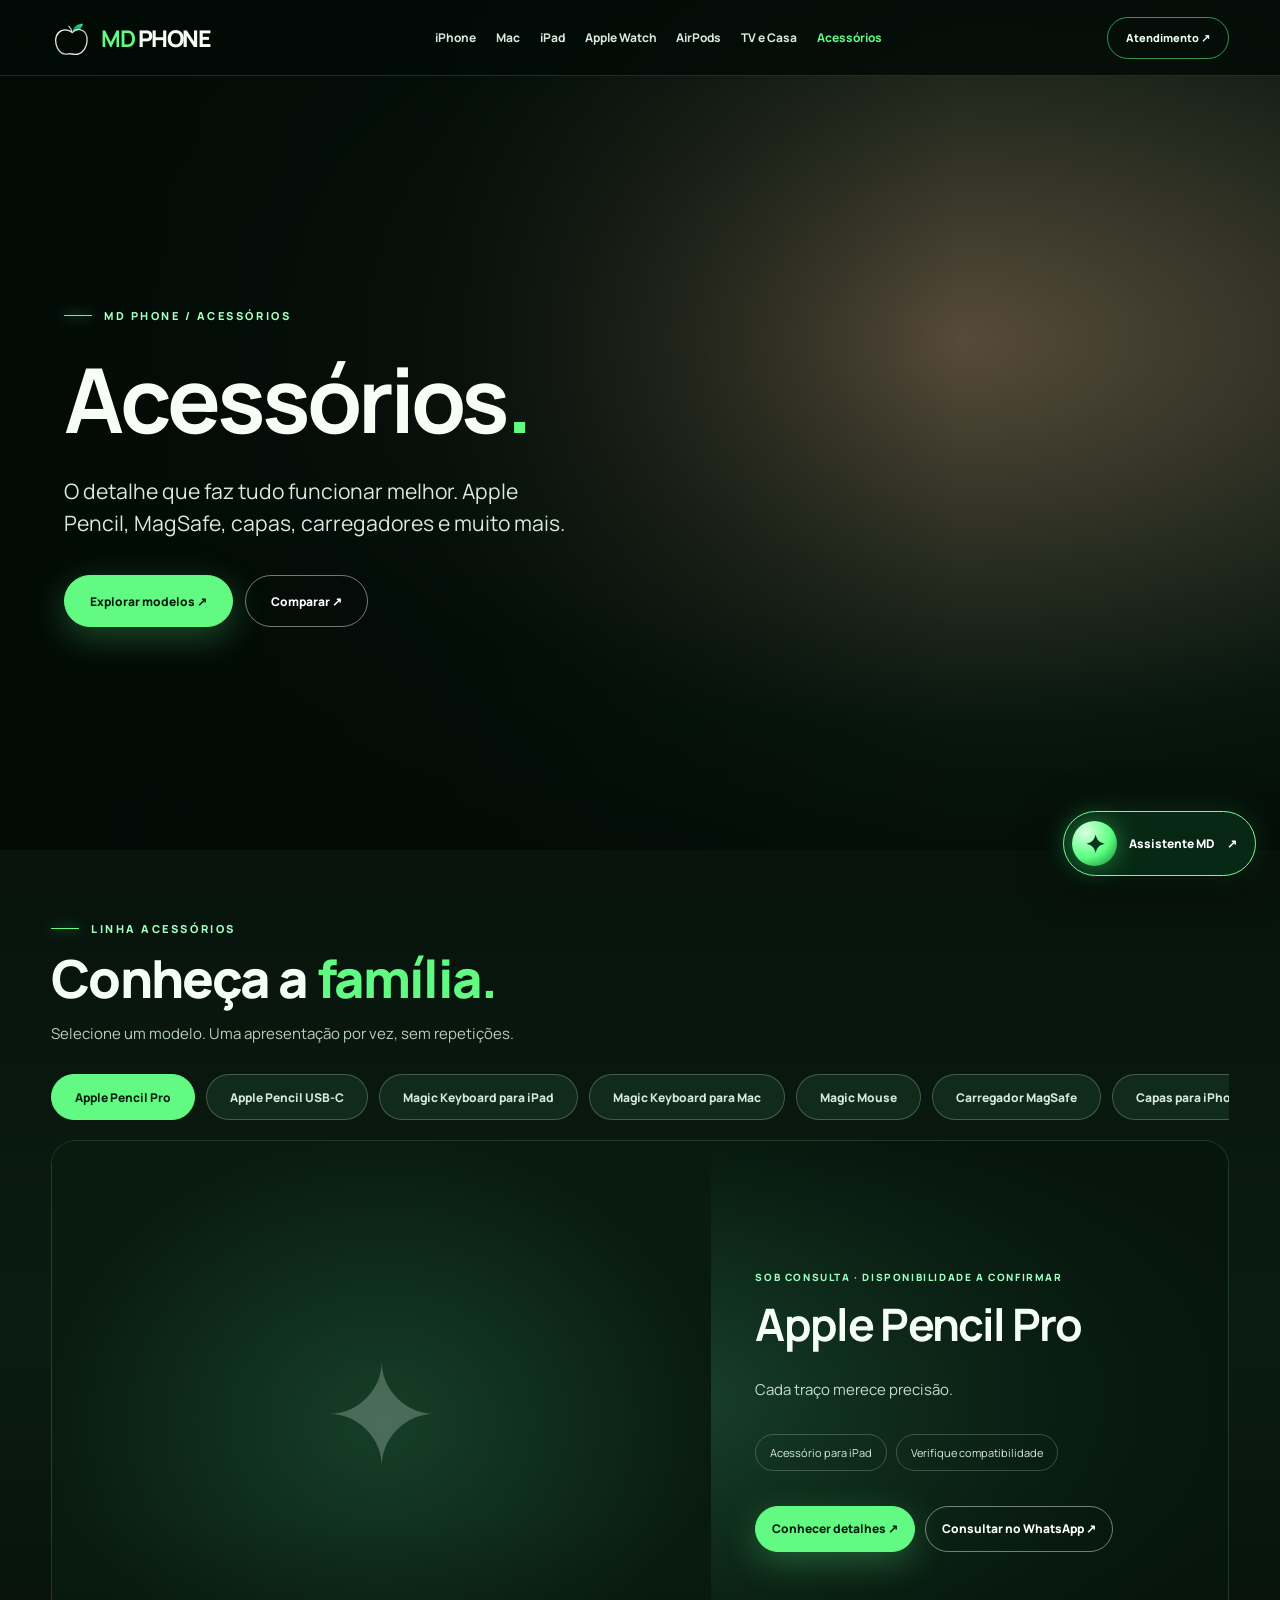
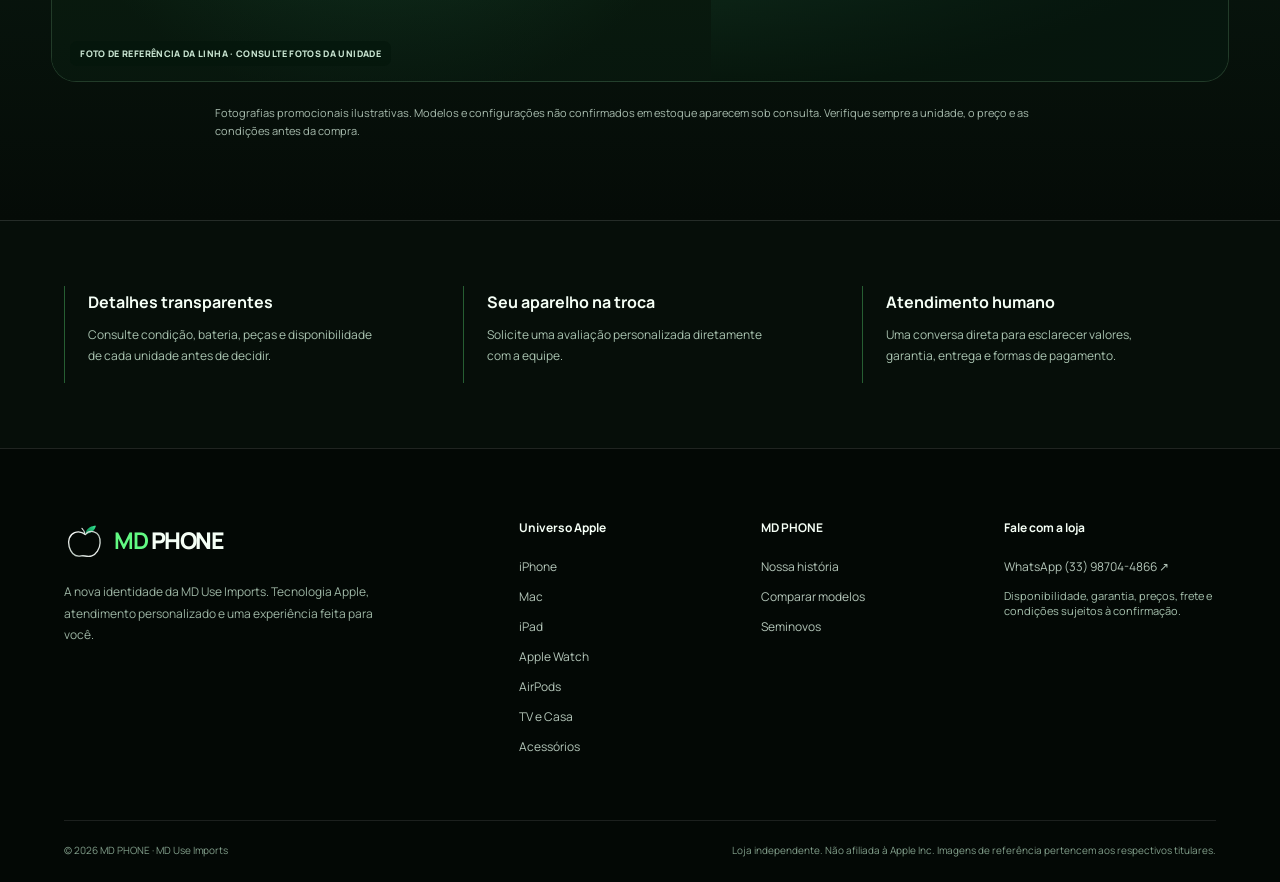
==== acessorios.html @ 71dd64e2 "Publicar MD Phone na organizacao MDUSEIMPORTS" ====
<!doctype html>
<html lang="pt-BR">
<head>
<meta charset="utf-8">
<meta name="viewport" content="width=device-width,initial-scale=1,viewport-fit=cover">
<meta name="theme-color" content="#050a07">
<meta name="color-scheme" content="dark">
<title>Acessórios Apple | MD PHONE</title>
<meta name="description" content="Acessórios Apple para iPhone, Mac, iPad e Watch.">
<meta property="og:type" content="website">
<meta property="og:locale" content="pt_BR">
<meta property="og:title" content="Acessórios Apple | MD PHONE">
<meta property="og:description" content="Acessórios Apple para iPhone, Mac, iPad e Watch.">
<link rel="icon" type="image/svg+xml" href="assets/md-phone-brand-mark.svg">
<link rel="preconnect" href="https://fonts.googleapis.com">
<link rel="preconnect" href="https://fonts.gstatic.com" crossorigin>
<link rel="preconnect" href="https://www.apple.com" crossorigin>
<link href="https://fonts.googleapis.com/css2?family=Manrope:wght@400;500;600;700;800;900&display=swap" rel="stylesheet">
<link rel="stylesheet" href="md-universe.css?v=20261119-1">
<script defer src="md-universe-data.js?v=20261119-1"></script>
<script defer src="md-universe-app.js?v=20261119-1"></script>
</head>
<body data-page="category" data-category="acessorios">
<div id="app"><main style="min-height:100vh;display:grid;place-items:center;color:#b4e5bd;background:#06140b;font:16px system-ui">Preparando a experiência MD PHONE...</main></div>
<noscript>Ative o JavaScript para navegar pelo catálogo. <a href="https://wa.me/5533987044866">Atendimento MD PHONE no WhatsApp</a>.</noscript>
</body></html>
---- md-universe.css ----
/* MD PHONE / UNIVERSE 2026 — estética imersiva original, inspirada em vitrines de tecnologia. */
:root{--bg:#050a07;--fg:#f5fff6;--green:#62fa83;--mint:#a5ffc0;--dim:#a3b9a8;--line:#ffffff25;--max:1530px;--font:Manrope,Inter,-apple-system,BlinkMacSystemFont,"Segoe UI",sans-serif}
*{box-sizing:border-box}html{scroll-behavior:smooth;scroll-padding-top:78px}body{margin:0;background:var(--bg);color:var(--fg);font-family:var(--font);-webkit-font-smoothing:antialiased;overflow-x:hidden}a{color:inherit;text-decoration:none}button,input,select,textarea{font:inherit}button{cursor:pointer}img{max-width:100%;display:block}button:focus-visible,a:focus-visible,input:focus-visible,select:focus-visible,textarea:focus-visible{outline:2px solid var(--green);outline-offset:4px}::selection{background:#62fa83;color:#07120a}
.skip{position:absolute;left:20px;top:-70px;z-index:200;padding:12px 20px;background:#b9ffcc;color:#05220c}.skip:focus{top:15px}
.site-head{position:fixed;z-index:80;inset:0 0 auto;height:76px;background:#030b08d9;border-bottom:1px solid #ffffff20;backdrop-filter:blur(24px);-webkit-backdrop-filter:blur(24px);transition:background .3s}
.head-inner{height:100%;width:min(100%,var(--max));margin:auto;display:flex;align-items:center;gap:35px;padding:0 clamp(20px,4vw,66px)}
.brand{display:flex;align-items:center;gap:8px;font-size:23px;font-weight:900;letter-spacing:-.065em;white-space:nowrap}.brand img{width:42px;height:42px;object-fit:contain}.brand b{color:var(--green)}
.site-nav{display:flex;align-items:center;justify-content:center;flex:1;gap:clamp(11px,1.55vw,24px)}.site-nav a{font-size:12px;font-weight:750;color:#d8e8db;transition:color .2s;white-space:nowrap}.site-nav a:hover,.site-nav a.active{color:var(--green)}
.head-actions{display:flex;align-items:center;gap:12px}.head-cta{display:inline-flex;align-items:center;justify-content:center;gap:13px;min-height:42px;border:1px solid #5bf88990;padding:10px 18px;border-radius:50px;font-size:11px;font-weight:900;color:#e9ffef;white-space:nowrap}.head-cta:hover{background:#62fa83;color:#031e0a}
.hamburger{display:none;background:none;border:0;color:#fff;padding:8px;font-size:25px;line-height:1}.mobile-menu{position:absolute;top:76px;left:0;right:0;background:#04140bdc;backdrop-filter:blur(20px);border-bottom:1px solid #ffffff30;padding:15px 24px 28px}.mobile-menu[hidden]{display:none}.mobile-menu a{display:block;padding:12px 0;font-size:17px;font-weight:750;border-bottom:1px solid #ffffff18}
main{min-height:60vh}.hero{height:min(900px,100svh);min-height:690px;position:relative;isolation:isolate;overflow:hidden;background:#050907}.hero-slide{position:absolute;inset:0;opacity:0;visibility:hidden;transition:opacity 1.2s ease;isolation:isolate}.hero-slide.active{opacity:1;visibility:visible}.hero-slide:before{content:"";position:absolute;inset:0;z-index:1;background:linear-gradient(90deg,#030a07 0%,#06110b 28%,#06120a99 48%,#07140c33 70%,#06100b18 100%)}.hero-slide:after{content:"";position:absolute;z-index:-1;inset:-15%;background:radial-gradient(ellipse at 75% 48%,var(--glow,#155d32),transparent 58%);filter:blur(48px);opacity:.9;animation:breathing 9s ease-in-out infinite alternate}
@keyframes breathing{from{transform:scale(.92);opacity:.55}to{transform:scale(1.12);opacity:.95}}
.hero-media{position:absolute;z-index:0;inset:0 0 0 35%;overflow:hidden}.hero-media img{width:100%;height:100%;object-fit:contain;object-position:center;transform:scale(1.12);transition:transform 9s ease;filter:drop-shadow(0 30px 55px #0008)}.hero-slide.active .hero-media img{transform:scale(1.27)}.hero-media.photo-dark img{mix-blend-mode:screen}.hero-media.photo-light{background:#f0f0f0}.hero-media.photo-light img{mix-blend-mode:multiply}.hero-media.photo-light:after{content:"";position:absolute;inset:0;background:linear-gradient(90deg,#061009 0%,transparent 45%)}
.hero-inner{position:relative;z-index:3;width:min(100%,var(--max));height:100%;margin:auto;display:flex;align-items:center;padding:105px clamp(22px,5vw,80px) 75px}.hero-content{width:min(49%,680px);position:relative}.kicker{display:inline-flex;align-items:center;gap:12px;color:var(--mint);font-size:11px;font-weight:850;letter-spacing:.23em;text-transform:uppercase}.kicker:before{content:"";width:28px;height:1px;background:var(--green);box-shadow:0 0 12px var(--green)}.hero h1{font-size:clamp(66px,7.9vw,128px);line-height:.96;letter-spacing:-.09em;font-weight:900;margin:24px 0 26px;text-wrap:balance}.hero h1 em,.category-hero h1 em,.section-heading em,.product-title em{font-style:normal;color:var(--green)}.hero-desc{max-width:490px;color:#d0e2d3;font-size:clamp(15px,1.4vw,20px);line-height:1.72;margin:0 0 33px}.action-row{display:flex;gap:12px;align-items:center;flex-wrap:wrap}.btn{min-height:52px;padding:15px 25px;display:inline-flex;justify-content:center;align-items:center;gap:18px;border-radius:99px;border:1px solid #ffffff70;background:transparent;color:#fff;font-weight:850;font-size:12px;white-space:nowrap;transition:transform .25s,background .25s,color .25s}.btn:hover{transform:translateY(-2px)}.btn.primary{background:var(--green);color:#031d0b;border-color:var(--green);box-shadow:0 10px 35px #62fa8344}.btn.secondary:hover{background:#ffffff1a}.hero-foot{position:absolute;z-index:5;left:clamp(22px,5vw,80px);bottom:39px;color:#c4d5c7;font-size:10px;letter-spacing:.16em;font-weight:750;display:flex;gap:13px;align-items:center}.hero-foot span{height:1px;width:35px;background:#8ab99a}
.hero-timeline{position:absolute;z-index:7;right:clamp(20px,4vw,70px);bottom:42px;display:flex;gap:8px;align-items:center}.timeline-item{height:2px;width:28px;background:#ffffff55;overflow:hidden}.timeline-item.active{width:56px;background:#ffffff33}.timeline-item.active:before{content:"";display:block;height:100%;width:100%;background:var(--green);transform-origin:left;animation:timeline 7s linear forwards}@keyframes timeline{from{transform:scaleX(0)}to{transform:scaleX(1)}}.hero-label{position:absolute;right:45px;top:120px;z-index:4;color:#ffffff8a;font-size:10px;letter-spacing:.18em;writing-mode:vertical-rl}
.marquee{border-block:1px solid #ffffff17;background:#07160c;overflow:hidden;padding:17px 0}.marquee-track{display:flex;width:max-content;gap:55px;animation:marquee 38s linear infinite}.marquee-track span{font-size:11px;letter-spacing:.18em;font-weight:800;color:#a7c7ae;white-space:nowrap}.marquee-track b{color:var(--green);font-size:13px;margin-right:15px}@keyframes marquee{to{transform:translateX(-50%)}}
.section{padding:clamp(75px,9vw,145px) clamp(18px,4vw,64px)}.section-inner{width:min(100%,var(--max));margin:auto}.section-top{display:flex;justify-content:space-between;align-items:flex-end;gap:20px;margin-bottom:43px}.section-heading{font-size:clamp(43px,5.6vw,84px);font-weight:900;letter-spacing:-.085em;line-height:1.02;margin:16px 0 0;max-width:900px}.section-sub{font-size:14px;color:#b7cebd;line-height:1.7;max-width:360px;margin:0}.text-link{display:inline-flex;align-items:center;gap:14px;color:#adffc0;font-weight:850;font-size:12px;white-space:nowrap}
.universe{background:linear-gradient(180deg,#07140b,#061009)}.category-grid{display:grid;grid-template-columns:repeat(12,minmax(0,1fr));gap:16px}.category-tile{position:relative;isolation:isolate;min-height:340px;overflow:hidden;border:1px solid #ffffff1d;border-radius:18px;background:radial-gradient(ellipse at 75% 30%,var(--tile-glow,#275e37),#08150d 65%);transition:transform .45s,border-color .45s;display:flex;align-items:flex-end}.category-tile:hover{transform:translateY(-5px);border-color:#8cffa270}.category-tile:nth-child(1),.category-tile:nth-child(2){grid-column:span 6;min-height:470px}.category-tile:nth-child(n+3){grid-column:span 4}.category-tile:nth-child(7){grid-column:span 12;min-height:340px}.tile-visual{position:absolute;z-index:-1;inset:0;display:flex;align-items:center;justify-content:flex-end}.tile-visual img{height:100%;width:100%;object-fit:cover;object-position:center;opacity:.9;transform:scale(1.04);transition:transform .8s;mix-blend-mode:screen}.category-tile:hover img{transform:scale(1.14)}.tile-visual:after{content:"";position:absolute;inset:0;background:linear-gradient(0deg,#040d08 0%,#040d08c0 26%,transparent 75%)}.category-tile .tile-content{position:relative;z-index:2;padding:30px;width:100%}.tile-eyebrow{font-size:9px;letter-spacing:.2em;color:#b7f6c7;font-weight:900}.tile-content h3{font-size:clamp(28px,3.2vw,50px);letter-spacing:-.07em;margin:8px 0}.tile-content p{font-size:12px;color:#c7ddce;margin:0 0 18px;max-width:340px;line-height:1.55}.tile-arrow{display:grid;place-items:center;border:1px solid #b9f4c080;width:36px;height:36px;border-radius:50%;font-size:19px}.tile-visual .tile-fallback{position:absolute;right:10%;top:15%;font-size:clamp(100px,15vw,210px);opacity:.22;color:#fff;filter:drop-shadow(0 0 40px #d7ffe4)}
.immersive-strip{position:relative;min-height:620px;display:flex;align-items:center;overflow:hidden;background:radial-gradient(ellipse at 65% 40%,#2b7352,#092319 50%,#041009 90%)}.immersive-strip .strip-copy{position:relative;z-index:2;width:min(50%,600px);margin-left:max(5vw,calc((100vw - var(--max))/2 + 70px));padding:90px 20px 90px 0}.immersive-strip h2{font-size:clamp(49px,6.5vw,92px);line-height:.99;letter-spacing:-.08em;margin:20px 0}.immersive-strip p{color:#c7e1d0;line-height:1.7;max-width:450px;font-size:15px}.strip-photo{position:absolute;inset:0 0 0 40%;overflow:hidden}.strip-photo img{width:100%;height:100%;object-fit:cover;object-position:center;mix-blend-mode:screen}.strip-photo:after{content:"";position:absolute;inset:0;background:linear-gradient(90deg,#0a2519,transparent 40%)}
.trust-strip{padding:65px 5vw;background:#060e09;border-top:1px solid #ffffff20}.trust-items{width:min(100%,var(--max));margin:auto;display:grid;grid-template-columns:repeat(3,1fr);gap:45px}.trust-item{border-left:1px solid #65ff8555;padding:5px 0 5px 23px}.trust-item strong{display:block;font-size:16px}.trust-item p{font-size:12px;color:#a9c3b0;line-height:1.7;max-width:290px}
.category-hero{min-height:740px;height:min(850px,95svh);padding-top:76px;position:relative;isolation:isolate;overflow:hidden;background:radial-gradient(ellipse at 75% 40%,var(--hero-glow,#215b38),#07160e 54%,#020704 90%);display:flex;align-items:center}.category-hero:after{content:"";position:absolute;inset:0;z-index:0;background:linear-gradient(90deg,#030b07 0%,#030b07c9 35%,transparent 75%)}.category-hero .category-photo{position:absolute;z-index:-1;inset:0 0 0 35%;overflow:hidden}.category-hero .category-photo img{height:100%;width:100%;object-fit:contain;object-position:center;transform:scale(1.25);filter:drop-shadow(0 30px 60px #0008)}.category-hero .category-photo.photo-dark img{mix-blend-mode:screen}.category-hero .category-photo.photo-light img{mix-blend-mode:multiply}.category-copy{width:min(100%,var(--max));margin:auto;position:relative;z-index:2;padding:80px clamp(22px,5vw,80px)}.category-copy h1{font-size:clamp(72px,9vw,145px);line-height:.92;letter-spacing:-.09em;margin:24px 0}.category-copy p{font-size:clamp(17px,1.65vw,23px);color:#d7ebdb;max-width:510px;line-height:1.55}.category-copy .action-row{margin-top:35px}
.model-section{background:linear-gradient(180deg,#07130c,#0a1d12 50%,#050b07)}.model-intro{margin-bottom:45px}.model-rail{display:flex;gap:11px;overflow:auto;scrollbar-width:none;overscroll-behavior-x:contain;padding:5px 1px 20px;scroll-snap-type:x proximity}.model-rail::-webkit-scrollbar{display:none}.model-tab{white-space:nowrap;border:1px solid #ffffff3a;border-radius:99px;background:#102b1a;color:#d7e8db;padding:13px 23px;font-size:12px;font-weight:800;scroll-snap-align:start;min-height:46px}.model-tab[aria-selected="true"]{background:var(--green);color:#04200c;border-color:var(--green)}
.model-stage{position:relative;display:grid;grid-template-columns:1.15fr .85fr;min-height:640px;overflow:hidden;border-radius:22px;border:1px solid #ffffff25;background:radial-gradient(ellipse at 36% 40%,var(--model-glow,#2a6550),#0a1c13 60%,#07110a)}.model-art{position:relative;min-height:640px;overflow:hidden}.model-art img{position:absolute;inset:0;width:100%;height:100%;object-fit:contain;object-position:center;transform:scale(1.28);filter:drop-shadow(0 28px 55px #000a);transition:transform .6s}.model-art:hover img{transform:scale(1.36)}.model-art:after{content:"";position:absolute;inset:0;background:linear-gradient(0deg,#06120d70,transparent 30%);pointer-events:none}.model-art-label{position:absolute;z-index:2;left:27px;bottom:25px;color:#c0d6c5;font-size:9px;letter-spacing:.14em;font-weight:850}
.model-info{position:relative;z-index:3;padding:clamp(35px,5vw,80px);display:flex;flex-direction:column;justify-content:center;background:linear-gradient(90deg,#07130c33,#07130cdd)}.model-info h3{font-size:clamp(42px,5vw,77px);letter-spacing:-.085em;line-height:1.03;margin:15px 0}.model-info p{color:#c6dacb;font-size:15px;line-height:1.7;max-width:460px}.model-specs{display:flex;flex-wrap:wrap;gap:9px;margin:17px 0 23px}.spec-pill{border:1px solid #ffffff35;border-radius:99px;color:#d9ebde;padding:10px 14px;font-size:11px}.model-actions{display:flex;gap:12px;flex-wrap:wrap}.stock-label{font-size:10px;letter-spacing:.16em;color:#9dffc0;font-weight:850}.small-note{color:#a8bcae;font-size:11px;line-height:1.65;max-width:850px;margin:22px auto 0}
.product-hero{min-height:760px;display:grid;grid-template-columns:1fr 1fr;align-items:center;padding:120px max(4vw,calc((100vw - var(--max))/2 + 60px)) 80px;background:radial-gradient(ellipse at 32% 48%,var(--prod-glow,#235a3d),#07160d 58%,#030a06);gap:45px}.product-photo{min-height:580px;position:relative;overflow:hidden;display:flex;align-items:center;justify-content:center}.product-photo img{position:absolute;inset:0;width:100%;height:100%;object-fit:contain;transform:scale(1.2);filter:drop-shadow(0 25px 55px #0008)}.product-photo:after{content:"";position:absolute;inset:0;pointer-events:none;border:1px solid #ffffff14;border-radius:20px}.product-copy h1{font-size:clamp(53px,6vw,95px);line-height:1.02;letter-spacing:-.085em;margin:18px 0}.product-copy>p{font-size:17px;color:#c1d6c6;line-height:1.65;max-width:500px}.variant-list{display:flex;flex-wrap:wrap;gap:10px;margin:22px 0}.variant-list button{border:1px solid #ffffff45;border-radius:50px;padding:12px 17px;background:#102b1a;color:#fff;font-size:12px}.variant-list button.active{background:var(--green);color:#03220b;border-color:var(--green)}.product-details{display:grid;gap:13px;margin:25px 0 30px}.product-details>div{border-bottom:1px solid #ffffff1c;padding-bottom:12px;color:#bdd1c1;font-size:13px}.product-details b{color:#fff}.disclosure{background:#0b2115;border:1px solid #ffffff23;border-radius:15px;padding:17px 21px;color:#c4d9ca;font-size:12px;line-height:1.7;max-width:700px}.disclosure strong{color:#fff}
.compare{background:#07120b;padding-top:155px;min-height:85vh}.compare-toolbar{display:flex;gap:14px;flex-wrap:wrap;margin:28px 0 35px}.compare-toolbar select{min-width:250px;flex:1;background:#102719;color:#fff;border:1px solid #ffffff35;border-radius:12px;padding:14px}.compare-table{display:grid;grid-template-columns:repeat(2,minmax(0,1fr));gap:20px}.compare-col{padding:32px;border-radius:18px;background:linear-gradient(145deg,#0c2a18,#07150c);border:1px solid #ffffff22}.compare-col h3{font-size:clamp(24px,3vw,45px);letter-spacing:-.06em;margin:15px 0}.compare-col p{font-size:13px;color:#c1d5c7;line-height:1.7}.compare-row{border-top:1px solid #ffffff25;padding:17px 0;font-size:12px;color:#c9dccc}
.story{background:radial-gradient(ellipse at 70% 40%,#21553a,#07130b 65%);min-height:500px;padding:110px 6vw;display:grid;grid-template-columns:1fr 1fr;align-items:center;gap:45px}.story h2{font-size:clamp(43px,5vw,76px);line-height:1.05;letter-spacing:-.08em;margin:17px 0}.story p{max-width:620px;font-size:15px;line-height:1.8;color:#c0d5c6}.story-logo{display:flex;align-items:center;justify-content:center}.story-logo img{width:min(50%,300px);filter:drop-shadow(0 0 75px #55ff7b88)}
.footer{padding:70px 5vw 25px;background:#030805;border-top:1px solid #ffffff1d}.footer-inner{width:min(100%,var(--max));margin:auto;display:grid;grid-template-columns:2fr repeat(3,1fr);gap:30px}.footer .brand{margin-bottom:20px}.footer p{font-size:12px;line-height:1.8;color:#9db5a4;max-width:330px}.footer h4{font-size:12px;margin:0 0 22px}.footer-links{display:flex;flex-direction:column;gap:13px}.footer-links a{font-size:12px;color:#b5c7ba}.footer-links a:hover{color:var(--green)}.footer-base{width:min(100%,var(--max));margin:65px auto 0;padding-top:22px;border-top:1px solid #ffffff19;color:#829f8b;font-size:10px;display:flex;justify-content:space-between;gap:20px}
.concierge{position:fixed;z-index:70;right:24px;bottom:24px;border:1px solid #6eff91;border-radius:99px;padding:9px 18px 9px 8px;display:flex;align-items:center;gap:12px;color:#fff;background:#082a16f0;box-shadow:0 9px 45px #000b,0 0 28px #4cff6e33;font-size:12px;font-weight:850}.concierge-orb{height:45px;width:45px;border-radius:50%;display:grid;place-items:center;background:radial-gradient(circle at 30% 25%,#dcffe2,#5bff81 55%,#12802d);color:#06351b;font-size:24px;box-shadow:0 0 25px #4aff7c6b}.dialog{border:1px solid #529568;border-radius:23px;background:#071a0e;color:#fff;padding:35px;width:min(610px,calc(100vw - 22px));max-height:min(92svh,920px);overflow:auto;box-shadow:0 25px 90px #000e}.dialog::backdrop{background:#000c;backdrop-filter:blur(9px)}.dialog-close{position:absolute;right:18px;top:14px;width:40px;height:40px;border-radius:50%;background:#102e1a;border:1px solid #3e7050;color:#fff;font-size:24px}.dialog h2{font-size:clamp(30px,4vw,43px);letter-spacing:-.07em;margin:14px 0}.dialog>p{font-size:13px;line-height:1.7;color:#c0d9c8}.dialog form{display:grid;grid-template-columns:repeat(2,minmax(0,1fr));gap:14px;margin-top:25px}.dialog label{font-size:12px;font-weight:700;display:flex;flex-direction:column;gap:8px;color:#d7ebdb}.dialog label.full{grid-column:1/-1}.dialog input,.dialog textarea,.dialog select{width:100%;background:#102d1b;color:#fff;border:1px solid #ffffff30;border-radius:10px;min-height:45px;padding:12px;font-size:13px}.dialog textarea{resize:vertical}.dialog input::placeholder,.dialog textarea::placeholder{color:#86a996}.dialog .dialog-submit{grid-column:1/-1}.dialog small{grid-column:1/-1;color:#98b9a4;font-size:10px;line-height:1.6}.dialog .consent{grid-column:1/-1;display:flex;flex-direction:row;align-items:flex-start;gap:9px;font-size:11px;line-height:1.6}.dialog .consent input{width:17px;height:17px;min-height:0;flex:none;accent-color:var(--green)}.dialog-choice{grid-column:1/-1;padding:15px;background:#12371f;border-radius:12px;font-size:12px;font-weight:850}
.reveal{opacity:1;transform:none;transition:opacity .7s ease,transform .7s ease}.reveal.in{opacity:1;transform:translateY(0)}
@media(max-width:1150px){.site-nav{gap:12px}.site-nav a{font-size:11px}.head-inner{gap:20px}.category-tile:nth-child(1),.category-tile:nth-child(2){min-height:410px}.category-tile:nth-child(n+3){min-height:310px}.hero h1{font-size:clamp(65px,8vw,100px)}.model-stage{min-height:560px}.model-art{min-height:560px}}
@media(max-width:950px){.site-nav{display:none}.hamburger{display:block}.head-inner{justify-content:space-between}.hero-content{width:56%}.hero-media{inset:0 0 0 28%}.category-tile:nth-child(1),.category-tile:nth-child(2){grid-column:span 6}.category-tile:nth-child(n+3){grid-column:span 6}.category-tile:nth-child(7){grid-column:span 12}.footer-inner{grid-template-columns:2fr 1fr 1fr}.footer-inner>div:last-child{grid-column:1/-1}.model-info{padding:30px}.model-info h3{font-size:48px}}
@media(max-width:700px){.site-head{height:65px}.head-inner{padding:0 18px}.brand{font-size:21px}.brand img{width:38px;height:38px}.head-cta{display:none}.mobile-menu{top:65px}.hero{min-height:810px;height:100svh;max-height:930px}.hero-slide:before{background:linear-gradient(180deg,#030a07 0%,#030a07d0 29%,#06100b45 50%,#06100b25 78%,#030a07 100%)}.hero-inner{align-items:flex-start;padding:118px 24px 60px}.hero-content{width:100%}.hero h1{font-size:clamp(61px,14vw,86px);max-width:570px;margin:17px 0}.hero-desc{font-size:14px;line-height:1.6;max-width:360px;margin-bottom:24px}.hero-media{inset:39% -22% 0 -22%}.hero-media img{transform:scale(1.15)}.hero-slide.active .hero-media img{transform:scale(1.24)}.hero-label{display:none}.hero-foot{left:23px;bottom:32px;font-size:9px}.hero-timeline{right:22px;bottom:32px}.timeline-item{width:17px}.timeline-item.active{width:30px}.action-row .btn{min-height:46px;padding:12px 18px;font-size:11px}.section{padding:75px 17px}.section-top{display:block;margin-bottom:28px}.section-sub{margin-top:17px}.section-heading{font-size:clamp(41px,10vw,62px)}.category-grid{gap:12px}.category-tile:nth-child(n){grid-column:span 12;min-height:350px}.category-tile:nth-child(7){min-height:300px}.category-tile .tile-content{padding:25px}.tile-content h3{font-size:40px}.tile-visual img{object-position:center}.immersive-strip{min-height:740px;align-items:flex-start}.immersive-strip .strip-copy{width:100%;margin:0;padding:82px 24px;max-width:600px}.immersive-strip h2{font-size:clamp(50px,12vw,75px)}.strip-photo{inset:40% -25% 0 -20%}.strip-photo:after{background:linear-gradient(180deg,#0a2519,transparent 50%)}.trust-items{grid-template-columns:1fr;gap:22px}.trust-strip{padding:45px 25px}.category-hero{min-height:760px;height:100svh;max-height:900px;align-items:flex-start}.category-hero:after{background:linear-gradient(180deg,#030b07 0%,#030b07e5 31%,#030b0770 54%,transparent 90%)}.category-hero .category-photo{inset:38% -25% 0 -25%}.category-copy{padding:125px 24px 60px}.category-copy h1{font-size:clamp(70px,15vw,112px);margin:18px 0}.category-copy p{font-size:15px;max-width:390px}.model-stage{grid-template-columns:1fr;min-height:0}.model-art{min-height:440px;height:440px}.model-art img{transform:scale(1.26)}.model-info{padding:26px 24px 35px}.model-info h3{font-size:45px}.model-info p{font-size:13px}.model-specs{margin:12px 0 19px}.product-hero{grid-template-columns:1fr;padding:95px 20px 55px;gap:15px}.product-photo{min-height:430px;height:430px}.product-photo img{transform:scale(1.12)}.product-copy h1{font-size:clamp(45px,12vw,72px)}.product-copy>p{font-size:14px}.compare{padding-top:110px}.compare-table{grid-template-columns:1fr}.compare-toolbar select{min-width:100%}.story{grid-template-columns:1fr;padding:70px 24px}.story-logo{min-height:250px}.footer{padding:55px 24px 25px}.footer-inner{grid-template-columns:1fr 1fr;gap:30px}.footer-inner>div:first-child{grid-column:1/-1}.footer-inner>div:last-child{grid-column:auto}.footer-base{display:block;line-height:1.8}.concierge{bottom:14px;right:14px;font-size:11px;padding:8px 13px 8px 7px}.concierge-orb{width:39px;height:39px}.dialog{padding:26px 18px}.dialog form{grid-template-columns:1fr}.dialog label.full,.dialog .consent,.dialog .dialog-choice,.dialog .dialog-submit,.dialog small{grid-column:auto}}
@media(max-width:400px){.hero{min-height:740px}.hero-inner{padding-top:105px}.hero h1{font-size:55px}.hero-media{inset:45% -25% 0 -25%}.category-copy h1{font-size:65px}.category-hero{min-height:700px}.category-tile:nth-child(n){min-height:320px}}
@media(prefers-reduced-motion:reduce){*,*:before,*:after{animation-duration:.01ms!important;animation-iteration-count:1!important;transition-duration:.01ms!important;scroll-behavior:auto!important}.reveal{opacity:1;transform:none}}

/* Preço e movimento editorial — uma única definição, sem ampliação excessiva das imagens. */
.md-offer{margin:18px 0 20px;padding:18px 22px;background:#0b2516;border:1px solid #3a784d;border-radius:17px}
.md-offer-caption{display:block;margin-bottom:9px;color:#a5f2ba;font-size:10px;font-weight:800;letter-spacing:.11em;line-height:1.6}
.md-offer-price{display:block;color:#fff;font-size:clamp(34px,3.6vw,53px);line-height:1.15;font-weight:900;letter-spacing:-.04em;font-variant-numeric:tabular-nums;white-space:nowrap}
.md-offer-warning{color:#ffdfac;font-size:12px;line-height:1.6;font-weight:750;display:block}
.model-info .md-offer{max-width:450px}
.product-copy .variant-list button{min-height:42px;white-space:normal;line-height:1.4}
.product-copy .variant-list button.active{background:#62fa83;color:#05250e;border-color:#62fa83}

/* Gerações do iPhone e tabela de preços editorial, sem repetir os grandes cards. */
.phone-eras{display:flex;gap:10px;flex-wrap:wrap;margin:18px 0 18px}
.phone-era{border:1px solid #49825c;background:#0d2618;color:#d6f2df;padding:11px 18px;border-radius:99px;font-size:12px;font-weight:850;min-height:43px;transition:background .2s,transform .2s}
.phone-era:hover{border-color:#80ff9c;transform:translateY(-2px)}
.phone-era.active{background:#62fa83;color:#05240c;border-color:#62fa83}
.model-tab[hidden]{display:none!important}
.price-list{max-width:100%;margin:38px 0 24px;border:1px solid #376a49;border-radius:21px;background:linear-gradient(130deg,#112b1b,#07170d);overflow:hidden;text-align:left}
.price-list summary{cursor:pointer;list-style:none;padding:23px clamp(18px,3vw,34px);color:#e7fbed;font-size:clamp(16px,2vw,22px);font-weight:850;display:flex;justify-content:space-between;align-items:center;gap:15px}
.price-list summary::-webkit-details-marker{display:none}
.price-list summary span{color:#85ff9f;font-size:29px;line-height:1;transition:transform .3s}
.price-list[open] summary span{transform:rotate(45deg)}
.price-list-scroll{overflow-x:auto;overscroll-behavior-x:contain}
.price-list table{border-collapse:collapse;width:100%;min-width:560px;font-size:12px}
.price-list th{text-align:left;font-size:10px;letter-spacing:.12em;color:#9ce4af;text-transform:uppercase;background:#0f2f1c}
.price-list td,.price-list th{padding:15px clamp(12px,2vw,25px);border-bottom:1px solid #ffffff18}
.price-list td{color:#dbeadf}
.price-list tbody tr:hover{background:#ffffff0b}
.price-list td:last-child{font-weight:900;color:#8bffa9;font-size:14px;white-space:nowrap}
.price-list>p{padding:0 23px 20px;margin:15px 0 0;color:#b6cabb;font-size:11px;line-height:1.6}
@media(max-width:700px){.phone-eras{display:grid;grid-template-columns:repeat(2,minmax(0,1fr));gap:8px;margin:12px 0 18px}.phone-era{font-size:10px;padding:10px;min-height:40px}.price-list{margin:28px 0}.price-list table{font-size:11px}.price-list td:last-child{font-size:12px}.price-list summary{padding:19px 17px}}


/* Seletor de acabamentos originais — MD PHONE / Apple Colors */
.md-colors{margin:19px 0 22px;max-width:510px;padding:18px 0 8px;border-top:1px solid #b5ffcb25;border-bottom:1px solid #b5ffcb1b}
.md-colors-title{display:flex;align-items:baseline;justify-content:space-between;flex-wrap:wrap;gap:8px;margin:0 0 14px;color:#f4fff5}
.md-colors-title strong{font-size:13px;font-weight:850;letter-spacing:-.025em}
.md-color-current{font-size:12px;color:#a8f4b7;font-weight:850}
.md-color-swatch-list{display:flex;align-items:center;gap:9px;flex-wrap:wrap}
.md-color-swatch{width:39px;height:39px;display:grid;place-items:center;border:2px solid transparent;border-radius:50%;background:transparent;transition:transform .22s ease,border-color .22s ease,box-shadow .22s ease;position:relative}
.md-color-swatch:hover{transform:translateY(-2px) scale(1.06)}
.md-color-swatch.active{border-color:#b3ffc5;box-shadow:0 0 0 3px #102b1d,0 0 17px #70ff7e40}
.md-color-dot{display:block;width:28px;height:28px;border:1px solid #ffffff6e;border-radius:50%;background:var(--swatch,#b7bec0);box-shadow:inset 0 2px 4px #ffffff35,0 2px 10px #0007}
.md-color-disclaimer{font-size:10px!important;line-height:1.55!important;color:#92b59f!important;margin:14px 0 10px!important}
.model-art,.product-photo{--selected-color:#62fa83}
.model-art:has(+ .model-info .md-color-swatch.active)::before,.product-photo:has(+ .product-copy .md-color-swatch.active)::before{background:radial-gradient(ellipse at 50% 45%,color-mix(in srgb,var(--selected-color) 36%,transparent),transparent 62%);transition:background 550ms ease}
@media(max-width:700px){.md-colors{margin:16px 0 19px;padding:16px 0 5px}.md-color-swatch{width:38px;height:38px}.md-color-dot{width:27px;height:27px}.md-color-current{font-size:11px}.md-color-swatch-list{gap:7px}}
@media(prefers-reduced-motion:reduce){.md-color-swatch{transition:none}}


/* ===== MD PHONE — apresentação editorial limpa e fotografia de produto ===== */
:root{--md-ink:#f3fff5;--md-muted:#b7c9bd}
html{scroll-padding-top:78px}
body{overflow-x:hidden}
.hero h1{font-size:clamp(48px,6vw,88px);line-height:1.17;letter-spacing:-.035em;max-width:750px;text-wrap:balance}
.hero-desc{font-size:clamp(14px,1.4vw,17px);line-height:1.8;max-width:435px}
.hero-media img{object-fit:contain;object-position:center;transform:scale(1.03);filter:drop-shadow(0 24px 34px #0007)}
.hero-slide.active .hero-media img{transform:scale(1.075)}
.category-tile .tile-visual img{object-fit:contain;object-position:center;mix-blend-mode:normal;transform:scale(1.025)}
.category-tile:hover .tile-visual img{transform:scale(1.065)}
.category-tile .tile-visual:after{background:linear-gradient(0deg,#07110be5 0%,#07110b7d 36%,transparent 82%)}
.category-tile .tile-content{max-width:100%;padding:clamp(20px,2.8vw,34px)}
.category-tile .tile-content h3{font-size:clamp(23px,3vw,37px);letter-spacing:-.035em;line-height:1.2}
.category-tile .tile-content p{font-size:12px;line-height:1.65;max-width:360px}
.section-heading{font-size:clamp(35px,4.1vw,58px);line-height:1.22;letter-spacing:-.035em;text-wrap:balance}
.section-sub{font-size:clamp(13px,1.2vw,15px);line-height:1.8;max-width:580px}
.category-copy h1{font-size:clamp(52px,7vw,94px);line-height:1.16;letter-spacing:-.045em}
.category-hero.md-iphone-banner{height:auto;min-height:310px;max-height:none;padding-top:78px;background:radial-gradient(ellipse at 88% 16%,#23693d80,#071710 56%,#040a07)}
.category-hero.md-iphone-banner:after{background:none}
.category-hero.md-iphone-banner .category-copy{width:min(100%,var(--max));padding:48px clamp(22px,4vw,62px) 57px}
.category-hero.md-iphone-banner .category-copy h1{font-size:clamp(54px,7vw,95px);margin:12px 0}
.category-hero.md-iphone-banner .category-copy p{font-size:clamp(13px,1.3vw,17px);line-height:1.75;max-width:710px}
.model-section{padding-top:62px;padding-bottom:80px}
.model-section .section-inner{max-width:1340px}
.model-intro{margin-bottom:22px}
.model-intro .section-heading{margin:10px 0 0}
.model-intro .section-sub{max-width:640px;margin-top:10px}
.md-model-picker{display:flex;justify-content:space-between;align-items:end;gap:18px;flex-wrap:wrap;margin:8px 0 22px}
.md-model-picker label{width:min(100%,560px);display:flex;flex-direction:column;gap:9px}
.md-model-picker label>span{font-size:10px;color:#b0ffbf;letter-spacing:.14em;font-weight:800}
.md-model-picker select{appearance:none;width:100%;height:58px;border-radius:15px;border:1px solid #70b98488;padding:0 56px 0 19px;background:#0d291a;color:#fff;font-weight:800;font-size:clamp(14px,1.35vw,18px);line-height:1.35;box-shadow:0 7px 25px #0004;background-image:url("data:image/svg+xml,%3Csvg xmlns='http://www.w3.org/2000/svg' width='20' height='20' fill='none' stroke='%239cf7ae' stroke-width='2'%3E%3Cpath d='m4 7 6 6 6-6'/%3E%3C/svg%3E");background-repeat:no-repeat;background-position:right 18px center}
.md-model-picker select option{color:#fff;background:#10291a}
.md-model-count{font-size:11px;font-weight:650;color:#b0c9b6;line-height:1.6;padding-bottom:12px}
.phone-eras{margin:14px 0 18px}
.phone-era{font-size:12px;min-height:42px}
.model-stage{display:grid;grid-template-columns:minmax(0,1.12fr) minmax(0,.88fr);min-height:540px;height:auto;overflow:hidden;border-radius:25px;border:1px solid #8bc89b35;background:radial-gradient(ellipse at 28% 46%,#21573c,#07190f 62%,#06130b)}
.model-art{position:relative;min-height:540px;overflow:hidden;isolation:isolate;background:radial-gradient(ellipse at 50% 52%,#3c87604d,transparent 67%)}
.model-art img{position:absolute;inset:3% 3%;width:94%;height:94%;max-width:none;object-fit:contain;object-position:center;filter:drop-shadow(0 22px 32px #0007);mix-blend-mode:normal;transition:filter .5s ease}
.model-art.md-photo-landscape img{inset:9% 2%;width:96%;height:82%}
.model-art.md-photo-portrait img{inset:3% 3%;width:94%;height:94%}
.model-art-label{position:absolute;z-index:3;left:18px;bottom:15px;max-width:calc(100% - 36px);font-size:9px;letter-spacing:.04em;line-height:1.5;color:#c9e5d2;background:#04160ba8;border-radius:7px;padding:6px 10px}
.model-info{min-width:0;display:flex;flex-direction:column;justify-content:center;align-items:flex-start;padding:clamp(29px,3.5vw,55px);background:linear-gradient(90deg,#06140c44,#06160ed8)}
.model-info .kicker{font-size:10px;letter-spacing:.13em;line-height:1.65;max-width:100%}
.model-info h3{font-size:clamp(32px,3.5vw,51px);line-height:1.19;letter-spacing:-.037em;margin:13px 0 12px;max-width:100%;text-wrap:balance;overflow-wrap:break-word}
.model-info .md-model-summary{font-size:13px;line-height:1.7;max-width:410px;margin:0 0 4px;color:var(--md-muted)}
.model-info .md-offer{width:min(100%,460px);margin:16px 0 15px;padding:16px 20px;background:#0b2818c4}
.md-offer-caption{font-size:10px;line-height:1.6;letter-spacing:.09em}
.md-offer-price{font-size:clamp(32px,3.3vw,49px);line-height:1.17;letter-spacing:-.035em;white-space:normal;overflow-wrap:break-word}
.model-info .md-colors{width:min(100%,480px);margin:9px 0 15px;padding:12px 0 5px}
.model-info .md-color-disclaimer{font-size:10px;line-height:1.6;margin:10px 0}
.model-actions{display:flex;flex-wrap:wrap;gap:10px;margin-top:12px;width:100%}
.model-actions .btn{min-height:46px;padding:11px 16px;white-space:normal;line-height:1.35}
.product-hero{min-height:0;grid-template-columns:minmax(0,1.08fr) minmax(0,.92fr);gap:clamp(24px,4vw,60px);padding-top:125px;padding-bottom:85px;align-items:center}
.product-photo{min-height:560px;height:560px;position:relative;overflow:hidden;border-radius:20px;background:radial-gradient(ellipse at center,#26533a,#08190f 65%)}
.product-photo img{position:absolute;inset:3% 3%;width:94%;height:94%;max-width:none;object-fit:contain;object-position:center;filter:drop-shadow(0 22px 30px #0007)}
.product-photo.md-photo-landscape img{inset:10% 2%;width:96%;height:80%}
.product-copy{min-width:0}
.product-copy h1{font-size:clamp(38px,4.3vw,60px);line-height:1.2;letter-spacing:-.038em;margin:13px 0 18px;text-wrap:balance;overflow-wrap:break-word}
.product-copy>p{line-height:1.75;font-size:13px}
.product-copy .md-offer{max-width:480px;margin:17px 0}
.product-details{gap:8px;margin:17px 0 21px}
.product-details>div{font-size:12px;line-height:1.75;padding-bottom:9px}
.variant-list{display:flex;gap:8px;flex-wrap:wrap;margin:16px 0}
.product-copy .variant-list button{min-height:44px;white-space:normal;line-height:1.5}
.product-copy .variant-list button.active{background:#62fa83;color:#05250e;border-color:#62fa83}
.md-colors{margin:14px 0 17px;padding:12px 0 4px}
.md-colors-title{margin-bottom:10px}
.md-color-disclaimer{font-size:10px;line-height:1.65}
.md-missing-photo{position:absolute;z-index:2;inset:17% 13%;border:1px dashed #80c88e69;border-radius:17px;display:flex;align-items:center;justify-content:center;text-align:center;padding:20px;color:#e4f3e8;font-size:12px;line-height:1.8;background:#0b2819a1}
.md-missing-photo:before{content:"◇";display:block;font-size:35px;color:#76f790;position:absolute;top:12%}
.model-art.image-error,.product-photo.image-error,.tile-visual.image-error{background:radial-gradient(ellipse at center,#204631,#07180e 70%)}
.model-art.md-iphone-motion img,.product-photo.md-iphone-motion img{animation:md-product-float 8s ease-in-out infinite alternate}
@keyframes md-product-float{from{transform:translateY(5px)}to{transform:translateY(-7px)}}
@media(max-width:1000px){
.model-stage{grid-template-columns:minmax(0,1fr) minmax(0,1fr)}
.model-art{min-height:490px}
.model-info{padding:27px}
.model-info h3{font-size:clamp(30px,3.8vw,42px)}
.product-hero{gap:22px}
.product-photo{min-height:470px;height:470px}
}
@media(max-width:700px){
.hero h1{font-size:clamp(43px,11.5vw,61px);line-height:1.17;letter-spacing:-.035em}
.hero-desc{font-size:13px;line-height:1.75}
.hero-media{inset:45% -9% 3% -9%}
.hero-media img,.hero-slide.active .hero-media img{transform:scale(1.02)}
.section{padding:64px 18px}
.section-heading{font-size:clamp(33px,8.7vw,49px);line-height:1.2;letter-spacing:-.035em}
.category-hero.md-iphone-banner{min-height:0;height:auto;padding-top:65px}
.category-hero.md-iphone-banner .category-copy{padding:39px 22px 48px}
.category-hero.md-iphone-banner .category-copy h1{font-size:clamp(50px,13vw,69px);line-height:1.15}
.category-hero.md-iphone-banner .category-copy p{font-size:13px;line-height:1.75}
.model-section{padding-top:44px;padding-bottom:68px}
.model-intro{margin-bottom:17px}
.md-model-picker{display:block;margin:8px 0 17px}
.md-model-picker label{width:100%}
.md-model-picker select{height:53px;padding-left:15px;font-size:14px}
.md-model-count{display:block;margin:10px 0 0;padding:0;font-size:10px}
.phone-eras{gap:8px}
.phone-era{font-size:11px;min-height:42px}
.model-stage{grid-template-columns:1fr;min-height:0;border-radius:20px}
.model-art{min-height:340px;height:340px}
.model-art img{inset:4% 4%;width:92%;height:92%}
.model-art.md-photo-landscape img{inset:11% 1%;width:98%;height:78%}
.model-art-label{left:11px;bottom:9px;font-size:8px;padding:5px 8px}
.model-info{padding:27px 22px 31px}
.model-info h3{font-size:clamp(33px,8vw,43px);line-height:1.2;margin:10px 0 11px}
.model-info .md-model-summary{font-size:12px;line-height:1.65}
.model-info .md-offer{margin:13px 0 12px;padding:14px 17px}
.md-offer-price{font-size:clamp(32px,8vw,42px);line-height:1.2}
.model-info .md-colors{margin:8px 0 13px}
.model-actions{display:grid;grid-template-columns:1fr}
.model-actions .btn{width:100%;min-height:45px}
.product-hero{grid-template-columns:1fr;padding:88px 18px 48px;gap:16px}
.product-photo{min-height:330px;height:330px}
.product-photo img{inset:4% 4%;width:92%;height:92%}
.product-photo.md-photo-landscape img{inset:11% 2%;width:96%;height:78%}
.product-copy h1{font-size:clamp(37px,9vw,53px);line-height:1.2}
.product-copy>p{font-size:13px}
.product-copy .action-row .btn{white-space:normal}
.md-missing-photo{font-size:11px}
}
@media(prefers-reduced-motion:reduce){
.model-art.md-iphone-motion img,.product-photo.md-iphone-motion img{animation:none!important;transform:none!important}
}


/* Catálogo completo MD PHONE: navegação visual sem repetir banners grandes */
#modelStage{scroll-margin-top:96px}
.md-phone-catalog{margin:clamp(52px,6vw,92px) 0 32px;padding-top:clamp(32px,4vw,55px);border-top:1px solid #caffcf27}
.md-catalog-head{display:flex;align-items:end;justify-content:space-between;gap:22px;flex-wrap:wrap;margin-bottom:27px}
.md-catalog-head h2{font-size:clamp(34px,4.6vw,63px);font-weight:900;letter-spacing:-.05em;line-height:1.16;margin:16px 0 12px}
.md-catalog-head h2 em{font-style:normal;color:var(--green)}
.md-catalog-head p{color:#b7d2bd;font-size:clamp(12px,1.1vw,14px);line-height:1.65;max-width:630px;margin:0}
.md-catalog-counter{padding:10px 16px;border-radius:99px;background:#133722;color:#afffbd;border:1px solid #68de8d56;font-weight:850;font-size:11px;white-space:nowrap}
.md-catalog-grid{display:grid;grid-template-columns:repeat(6,minmax(0,1fr));gap:12px}
.md-phone-tile{position:relative;display:flex;flex-direction:column;align-items:stretch;text-align:left;overflow:hidden;min-width:0;min-height:226px;border-radius:18px;border:1px solid #ffffff29;background:linear-gradient(145deg,#132b1c,#08190f 85%);color:#fff;padding:0 13px 16px;transition:transform .24s ease,border-color .24s ease,box-shadow .24s ease}
.md-phone-tile[hidden]{display:none!important}
.md-phone-tile:hover{transform:translateY(-3px);border-color:#87ffa4a6}
.md-phone-tile.active{border-color:#76f893;box-shadow:0 0 0 1px #76f89354,inset 0 0 33px #54dd7230}
.md-tile-visual{position:relative;display:block;flex:none;width:100%;height:151px;margin:4px 0 9px;overflow:hidden;background:radial-gradient(ellipse at 50% 55%,#45876247,transparent 68%);isolation:isolate}
.md-tile-visual img{position:absolute;inset:0;width:100%;height:100%;object-fit:contain;object-position:center;mix-blend-mode:normal;filter:drop-shadow(0 10px 12px #0007);z-index:2;transition:transform .3s}
.md-phone-tile:hover .md-tile-visual img{transform:scale(1.035)}
.md-tile-symbol{position:absolute;inset:0;display:grid;place-items:center;color:#78e99530;font-size:64px;font-weight:400;z-index:1}
.md-tile-name{font-size:clamp(12px,1.05vw,14px);font-weight:850;letter-spacing:-.015em;line-height:1.38;min-height:2.7em;overflow-wrap:break-word}
.md-tile-price{color:#97efa9;font-size:11px;font-weight:750;line-height:1.45;margin-top:6px;overflow-wrap:break-word}
.md-phone-tile.active .md-tile-price{color:#bcffd2}
.md-phone-tile:focus-visible{outline:2px solid #a5ffc0;outline-offset:2px}
.md-catalog-note{font-size:11px;color:#9dbba5;line-height:1.7;margin:22px 2px 0}
@media(max-width:1150px){.md-catalog-grid{grid-template-columns:repeat(5,minmax(0,1fr))}}
@media(max-width:900px){.md-catalog-grid{grid-template-columns:repeat(4,minmax(0,1fr));gap:10px}.md-tile-visual{height:136px}}
@media(max-width:700px){
 #modelStage{scroll-margin-top:75px}
 .md-phone-catalog{margin-top:44px;padding-top:30px}
 .md-catalog-head{gap:13px;margin-bottom:20px}
 .md-catalog-head h2{font-size:clamp(31px,8vw,43px);margin:11px 0 10px}
 .md-catalog-head p{font-size:12px}
 .md-catalog-counter{font-size:10px}
 .md-catalog-grid{grid-template-columns:repeat(2,minmax(0,1fr));gap:9px}
 .md-phone-tile{min-height:206px;border-radius:15px;padding:0 11px 13px}
 .md-tile-visual{height:134px;margin:2px 0 6px}
 .md-tile-name{font-size:12px;min-height:2.7em}
 .md-tile-price{font-size:10px}
}
@media(max-width:380px){.md-tile-visual{height:118px}.md-phone-tile{min-height:191px}.md-catalog-grid{gap:8px}}
@media(prefers-reduced-motion:reduce){.md-phone-tile,.md-tile-visual img{transition:none}}

/* MD PHONE / Recuperação da experiência aprovada: cinema próprio, personagem original e produtos grandes */
.md-cinema-premium{position:relative;padding:clamp(73px,8vw,118px) clamp(18px,4.5vw,76px) clamp(65px,7vw,105px);background:radial-gradient(ellipse at 78% 42%,#153725,#06150c 68%,#030b06);border-block:1px solid #cbfbd521}
.md-cinema-heading{width:min(100%,1460px);margin:0 auto 33px;display:grid;grid-template-columns:minmax(0,1fr) minmax(0,380px);align-items:end;column-gap:30px}
.md-cinema-heading .kicker{grid-column:1/-1;margin-bottom:16px}
.md-cinema-heading h2{font-size:clamp(47px,6.7vw,105px);line-height:1.07;letter-spacing:-.06em;text-wrap:balance;margin:0;font-weight:900;color:#f9fff9}
.md-cinema-heading h2 em{font-style:normal;color:#9ff0b5}
.md-cinema-heading p{font-size:13px;line-height:1.85;color:#b2c8ba;max-width:375px;margin:12px 0 4px}
.md-cinema-frame{position:relative;isolation:isolate;overflow:hidden;width:min(100%,1460px);margin:0 auto;aspect-ratio:16/8.2;border-radius:24px;background:radial-gradient(ellipse at center,#205239,#07190d 72%);box-shadow:0 30px 90px #0008;border:1px solid #97efaf30}
.md-cinema-frame video{position:absolute;inset:0;width:100%;height:100%;object-fit:cover;z-index:2;display:block}
.md-cinema-fallback{position:absolute;inset:0;display:grid;place-items:center;background:radial-gradient(ellipse at 50% 45%,#1b5c3b,#07150c 70%);z-index:1}
.md-cinema-fallback img{width:72%;height:85%;object-fit:contain;filter:drop-shadow(0 25px 40px #0009);animation:mdFilmDrift 8s ease-in-out infinite alternate}
.md-cinema-frame.is-playing .md-cinema-fallback{visibility:hidden}
.md-cinema-watermark{position:absolute;z-index:4;left:clamp(17px,2vw,30px);top:clamp(17px,2vw,30px);display:flex;align-items:center;gap:10px;padding:10px 14px;border-radius:12px;background:#07140b83;color:#fff;font-size:14px;font-weight:850;letter-spacing:.075em;text-shadow:0 2px 8px #0009;pointer-events:none}
.md-cinema-watermark img{width:29px;height:29px;object-fit:contain}
.md-cinema-watermark span{font-size:9px;color:#a8f3ba;font-weight:700;letter-spacing:.18em;margin-left:7px}
.md-cinema-caption{width:min(100%,1460px);margin:13px auto 0;font-size:10px;letter-spacing:.035em;color:#aac6b2;text-align:right;line-height:1.6}
@keyframes mdFilmDrift{from{transform:translateY(6px) scale(1)}to{transform:translateY(-11px) scale(1.025)}}
.md-assistant-top-link{border-color:#78f5a0!important;background:#0c381ff0;color:#e6ffec!important}
.md-assistant-top-link:hover{background:#66fb8a!important;color:#082614!important}
.md-mobile-assistant{display:block;width:100%;min-height:49px;text-align:left;border:0;background:linear-gradient(90deg,#154b2a,#0d321d);color:#dcffe7;padding:13px 12px;font-weight:850;font-size:16px;border-radius:9px;margin:9px 0}
.md-mascot-trigger{z-index:90;display:flex;align-items:center;gap:10px;min-height:77px;border:1px solid #8dfca7b8;border-radius:99px;padding:2px 18px 3px 2px;background:linear-gradient(110deg,#07331a,#041d11dd);box-shadow:0 9px 40px #000b,0 0 22px #5fff8522;overflow:visible;isolation:isolate}
.md-mascot-trigger span{white-space:nowrap}
.md-mascot-avatar{display:block;width:73px;height:76px;object-fit:contain;filter:drop-shadow(0 8px 9px #0009);animation:mdMascotFloat 4.5s ease-in-out infinite}
@keyframes mdMascotFloat{0%,100%{transform:translateY(0) rotate(0deg)}40%{transform:translateY(-5px) rotate(-2deg)}72%{transform:translateY(1px) rotate(2deg)}}
.md-assistant-dialog{width:min(92vw,680px);max-width:680px;max-height:min(90vh,870px);overflow-y:auto}
.md-assistant-hero{display:flex;align-items:center;gap:17px;margin:7px 30px 18px 0}
.md-assistant-hero img{width:91px;height:101px;object-fit:contain;flex:none;filter:drop-shadow(0 7px 12px #0006)}
.md-assistant-hero .kicker{font-size:9px;letter-spacing:.14em;line-height:1.6}
.md-assistant-hero h2{font-size:clamp(29px,4.3vw,45px);line-height:1.12;letter-spacing:-.035em;margin:6px 0 0}
.md-assistant-dialog>p{color:#c5ddcd;line-height:1.65;font-size:13px;margin:8px 0 24px}
.md-assistant-form{display:grid;grid-template-columns:repeat(2,minmax(0,1fr));gap:14px}
.md-assistant-form label{display:flex;flex-direction:column;gap:8px;min-width:0;font-size:12px;line-height:1.5}
.md-assistant-form label.full{grid-column:1/-1}
.md-assistant-form select,.md-assistant-form textarea{width:100%;max-width:100%;background:#133322;color:#f4fff7;border:1px solid #76bf8966;border-radius:10px;padding:12px 12px;min-height:45px;font-size:13px;line-height:1.45}
.md-assistant-form .dialog-submit,.md-assistant-form small{grid-column:1/-1}
.md-assistant-form small{font-size:11px;line-height:1.65;color:#9bbca6}
.md-phone-catalog .md-catalog-grid{display:grid;grid-template-columns:repeat(2,minmax(0,1fr));gap:clamp(18px,2.2vw,30px);align-items:stretch}
.md-phone-catalog .md-phone-tile{display:flex;flex-direction:column;align-items:stretch;min-height:490px;padding:14px 26px 27px;border-radius:25px;border:1px solid #b9ffd427;background:radial-gradient(ellipse at 53% 42%,color-mix(in srgb,var(--product-tone,#72fba6) 20%,#123921),#06160d 75%);box-shadow:0 15px 45px #0004;text-align:left;transition:border-color .3s,transform .3s,box-shadow .3s}
.md-phone-catalog .md-phone-tile:hover{transform:translateY(-5px);border-color:#a0ffc5a6;box-shadow:0 23px 48px #0007}
.md-phone-catalog .md-phone-tile.active{border-color:#82f7a1;box-shadow:0 0 0 1px #9cffb144,0 14px 44px #0008}
.md-phone-catalog .md-tile-visual{position:relative;width:100%;height:390px;min-height:390px;margin:0 0 16px;background:radial-gradient(ellipse at 50% 55%,#316b4a55,transparent 74%);overflow:hidden;display:block;isolation:isolate}
.md-phone-catalog .md-tile-visual img{position:absolute;inset:0;width:100%;height:100%;object-fit:contain;object-position:center;max-width:none;transform:scale(1);mix-blend-mode:normal;filter:drop-shadow(0 23px 28px #0007);transition:transform .6s ease}
.md-phone-catalog .md-phone-tile:hover .md-tile-visual img{transform:scale(1.035)}
.md-phone-catalog .md-tile-symbol{display:none}
.md-phone-catalog .md-tile-name{display:block;font-size:clamp(25px,2.6vw,38px);min-height:0;line-height:1.2;letter-spacing:-.045em;font-weight:900;margin:3px 0 8px;overflow-wrap:break-word}
.md-phone-catalog .md-tile-price{display:block;font-size:clamp(15px,1.4vw,19px);line-height:1.5;font-weight:850;color:#b0ffc2;margin-top:0}
.md-phone-catalog .md-catalog-head h2{font-size:clamp(40px,5.3vw,78px);line-height:1.09;letter-spacing:-.06em}
.md-phone-catalog .md-catalog-note{font-size:11px;line-height:1.8}
.category-tile{background:radial-gradient(ellipse at 60% 35%,#246842,#06170e 74%)!important;border-color:#ffffff25;overflow:hidden}
.category-tile .tile-visual{background:transparent}
.category-tile .tile-visual img{object-fit:contain;mix-blend-mode:normal;filter:drop-shadow(0 20px 26px #0007)}
.model-stage,.product-photo{background:radial-gradient(ellipse at 53% 48%,#1d5035,#06150b 74%);isolation:isolate}
.model-art,.product-photo{background:radial-gradient(ellipse at 50% 52%,#27694575,#091b0e 72%)}
@media(max-width:950px){
 .md-phone-catalog .md-catalog-grid{grid-template-columns:1fr}
 .md-phone-catalog .md-phone-tile{min-height:530px}
 .md-phone-catalog .md-tile-visual{height:415px;min-height:415px}
 .md-assistant-top-link{font-size:10px;padding:9px 12px}
}
@media(max-width:700px){
 .md-cinema-premium{padding:63px 16px 65px}
 .md-cinema-heading{display:block;margin-bottom:19px}
 .md-cinema-heading h2{font-size:clamp(41px,10vw,63px);line-height:1.13}
 .md-cinema-heading p{font-size:12px;margin-top:15px}
 .md-cinema-frame{aspect-ratio:4/4.7;border-radius:18px}
 .md-cinema-frame video{object-fit:contain;background:#06190e}
 .md-cinema-frame .md-cinema-fallback img{height:77%;width:90%}
 .md-cinema-watermark{top:13px;left:13px;padding:7px 9px;gap:7px;font-size:10px}
 .md-cinema-watermark img{width:22px;height:22px}
 .md-cinema-watermark span{font-size:7px;margin-left:2px}
 .md-cinema-caption{font-size:9px}
 .md-mascot-trigger{min-height:63px;right:9px;bottom:11px;padding:3px 13px 3px 2px;gap:6px;font-size:10px}
 .md-mascot-avatar{width:58px;height:62px}
 .md-assistant-hero{gap:12px;margin-right:22px}
 .md-assistant-hero img{width:70px;height:78px}
 .md-assistant-hero h2{font-size:clamp(26px,7.2vw,38px)}
 .md-assistant-form{grid-template-columns:1fr}
 .md-assistant-form label.full,.md-assistant-form .dialog-submit,.md-assistant-form small{grid-column:auto}
 .md-phone-catalog .md-phone-tile{min-height:440px;padding:10px 18px 24px;border-radius:20px}
 .md-phone-catalog .md-tile-visual{height:340px;min-height:340px;margin-bottom:8px}
 .md-phone-catalog .md-tile-name{font-size:clamp(27px,7vw,38px);line-height:1.19}
 .md-phone-catalog .md-tile-price{font-size:16px}
 .md-phone-catalog .md-catalog-head h2{font-size:clamp(36px,9vw,58px)}
}
@media(max-width:380px){
 .md-phone-catalog .md-tile-visual{height:310px;min-height:310px}
 .md-phone-catalog .md-phone-tile{min-height:405px}
}
@media(prefers-reduced-motion:reduce){.md-mascot-avatar,.md-cinema-fallback img{animation:none!important}}

/* A imagem original permanece visível enquanto o vídeo não iniciar */
.md-cinema-frame video{opacity:0;transition:opacity .55s ease}
.md-cinema-frame.is-playing video{opacity:1}
.md-cinema-frame .md-cinema-fallback{visibility:visible}
.md-cinema-frame.is-playing .md-cinema-fallback{visibility:hidden}


/* MD PHONE / hotfix cirúrgico — corrigir as falhas vistas no iPhone real, não mudar o layout */
.md-phone-catalog .md-phone-tile,
.md-phone-catalog .md-tile-visual,
.model-stage,.model-art,.product-photo {
  background-color:#071b10!important;
}
.md-phone-catalog .md-phone-tile {
 background-image:radial-gradient(ellipse at 48% 42%,#235c3d,#071b10 75%)!important;
}
.md-phone-catalog .md-tile-visual {
 background:transparent!important;
 overflow:hidden;
 isolation:isolate;
}
.md-phone-catalog .md-tile-visual img {
 object-fit:contain!important;
 object-position:center;
 width:100%!important;
 height:100%!important;
 max-width:none!important;
 padding:0!important;
 mix-blend-mode:normal!important;
 background:transparent!important;
}
.md-phone-catalog .md-tile-symbol{display:none!important}
.model-art img,.product-photo img{
 object-fit:contain!important;
 object-position:center!important;
 background:transparent!important;
}
/* O filme fornecido é horizontal: nunca colocá-lo num quadro vertical no iPhone. */
.md-cinema-frame {
 aspect-ratio:16 / 9;
 max-height:min(80svh,730px);
 background:#06170d;
}
.md-cinema-frame video{
 width:100%!important;height:100%!important;
 object-fit:cover!important;
 object-position:center!important;
 filter:brightness(1.22) contrast(1.04) saturate(1.07);
 transform:scale(1.14);
}
.md-cinema-frame .md-cinema-fallback img{
 width:90%;height:92%;object-fit:contain;
}
.md-cinema-watermark{background:#07150bb8;max-width:calc(100% - 24px)}
.md-cinema-watermark span{white-space:nowrap}
@media(max-width:700px){
 .md-cinema-premium{padding:41px 17px 43px!important}
 .md-cinema-heading{margin-bottom:20px!important}
 .md-cinema-heading p{margin:8px 0 0!important}
 .md-cinema-frame{
   aspect-ratio:16 / 10!important;
   max-height:none!important;
   border-radius:19px!important;
 }
 .md-cinema-frame video{
   object-fit:cover!important;
   transform:scale(1.32);
 }
 .md-cinema-frame .md-cinema-fallback img{
   width:90%!important;height:94%!important;
 }
 .md-cinema-watermark{top:9px!important;left:9px!important;padding:6px 9px!important}
 .md-cinema-watermark span{display:none}
 .md-cinema-caption{font-size:9px!important;text-align:left;margin-top:10px!important}
 /* Mascote e botão continuam, mas deixam de cobrir metade da tela. */
 .md-mascot-trigger{
   right:9px!important;
   bottom:max(10px,env(safe-area-inset-bottom))!important;
   min-height:54px!important;
   height:54px!important;
   max-width:124px!important;
   width:auto!important;
   padding:3px 11px 3px 1px!important;
   gap:4px!important;
   border-radius:40px!important;
   box-shadow:0 6px 22px #000a!important;
   font-size:0!important;
   white-space:nowrap!important;
 }
 .md-mascot-avatar{
   width:51px!important;
   height:53px!important;
   object-fit:contain!important;
   flex:none!important;
 }
 .md-mascot-trigger span:first-of-type{
   font-size:0!important;
   display:inline-flex!important;
   align-items:center;
 }
 .md-mascot-trigger span:first-of-type::after{
   content:"Ajuda";
   font-size:11px;
   font-weight:850;
   color:#effff2;
 }
 .md-mascot-trigger span:last-of-type{
   font-size:10px!important;
 }
 .md-phone-catalog .md-phone-tile{
   border-radius:22px!important;
   padding:14px 16px 25px!important;
 }
 .md-phone-catalog .md-tile-visual{
   height:min(86vw,430px)!important;
   min-height:0!important;
   margin-bottom:12px!important;
 }
 .md-phone-catalog .md-tile-name{font-size:clamp(27px,7.5vw,38px)!important;line-height:1.17!important}
 .md-phone-catalog .md-tile-price{font-size:17px!important}
}
@media(prefers-reduced-motion:reduce){
 .md-cinema-frame video{transform:none!important}
}
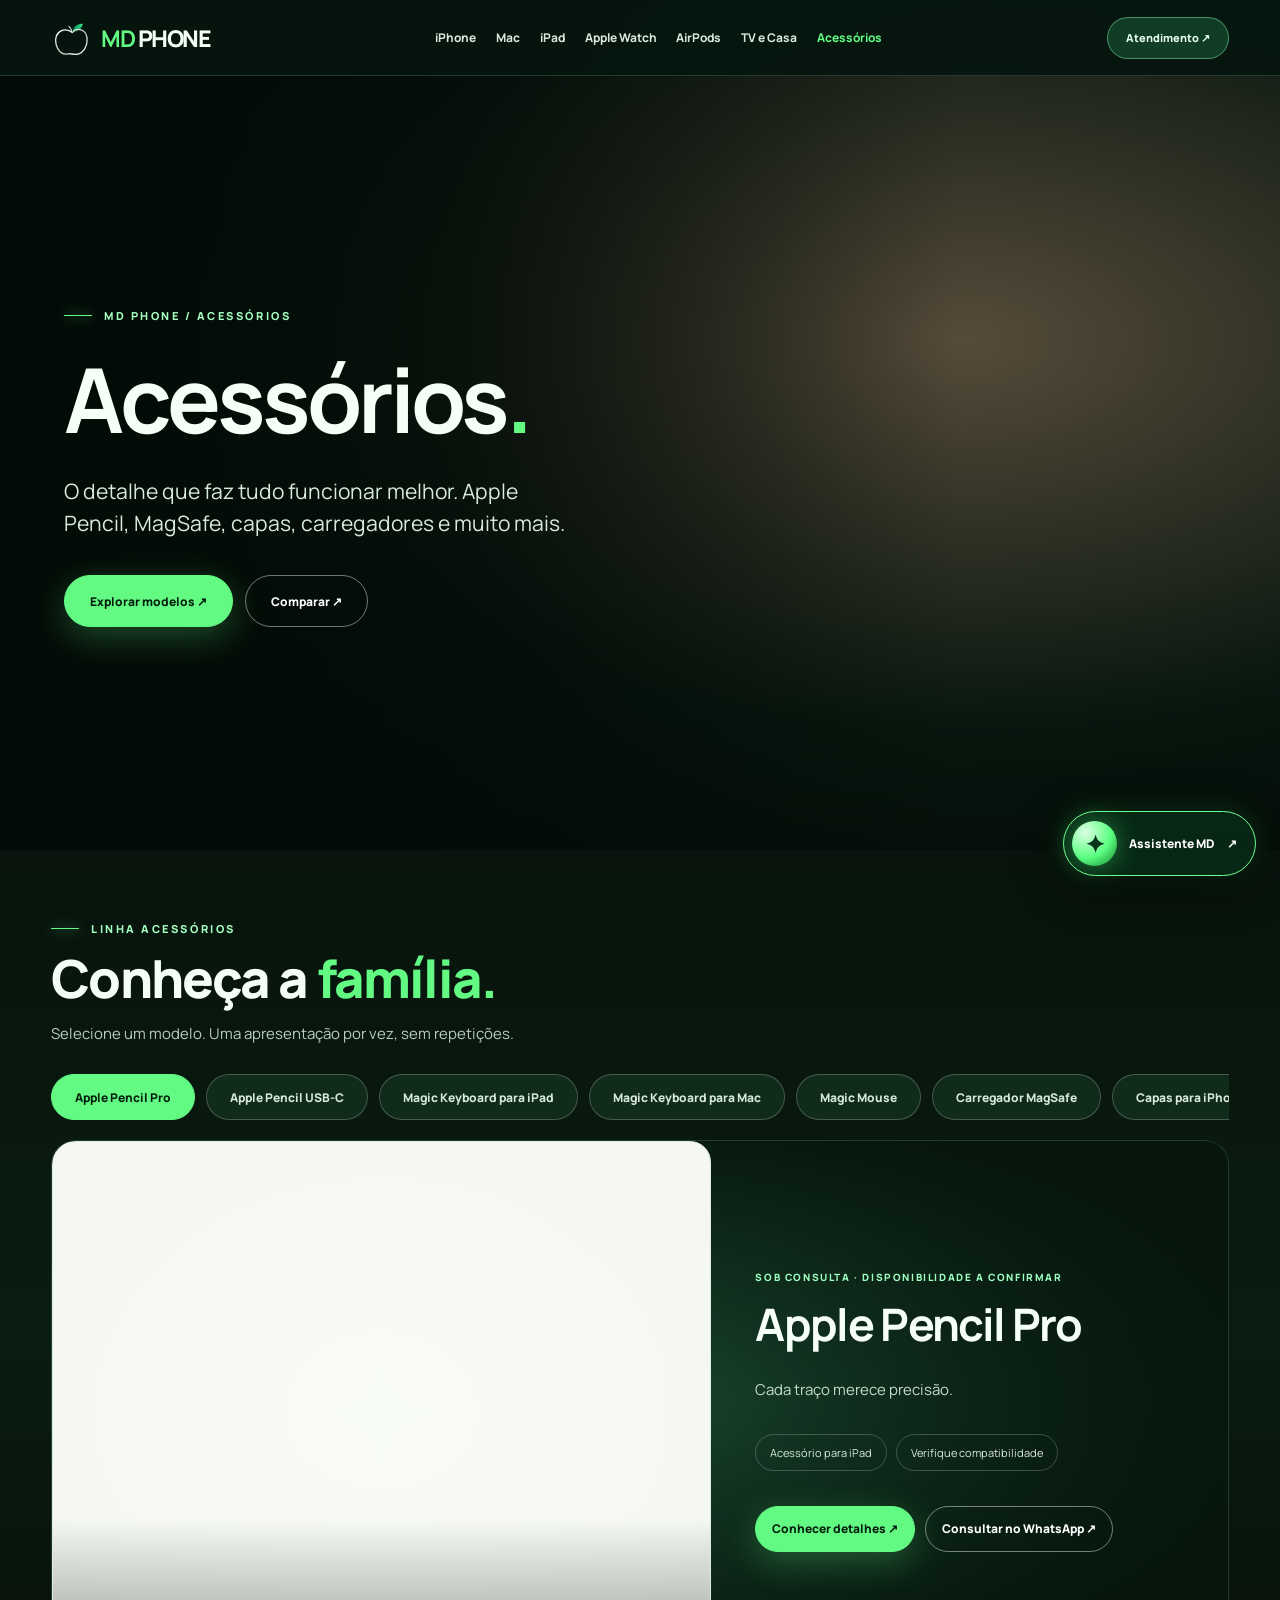
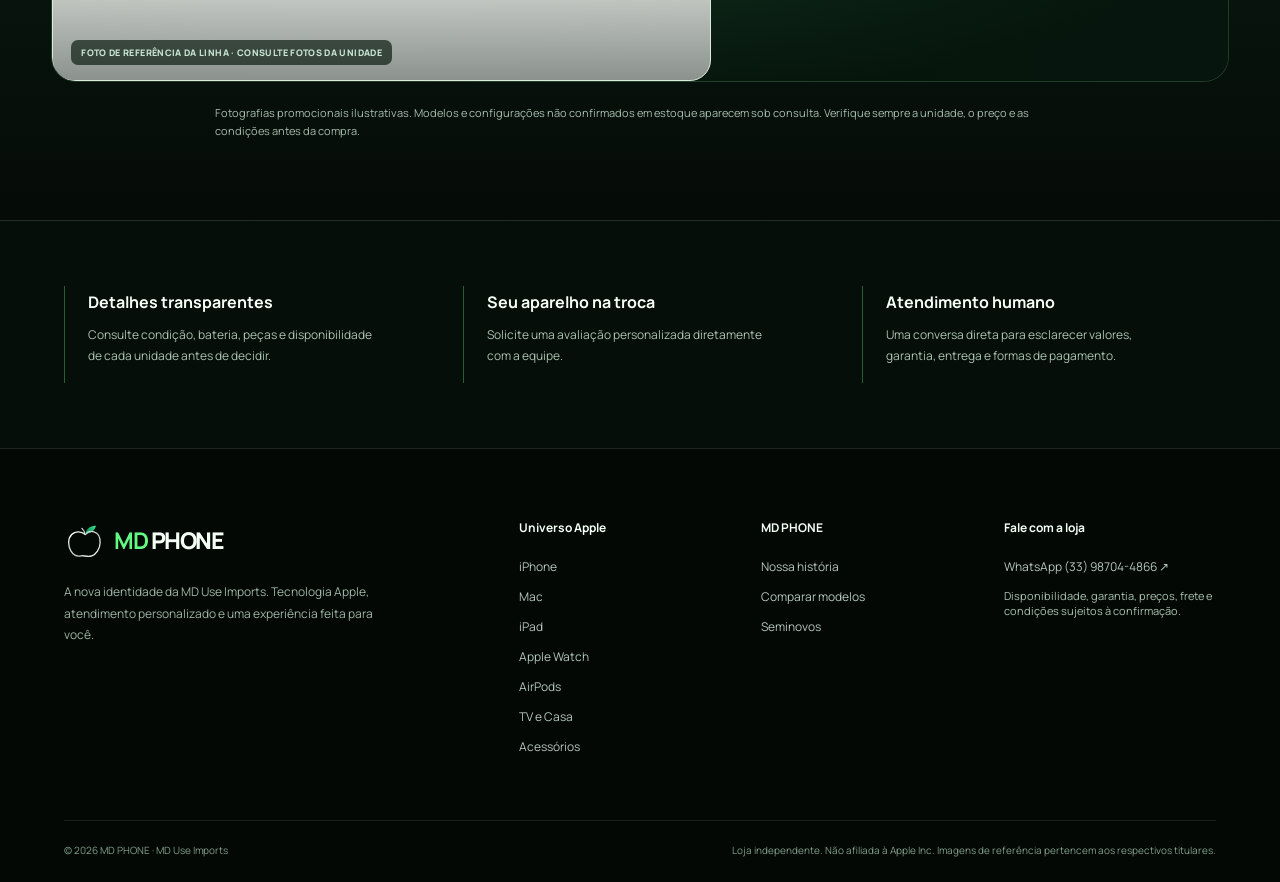
==== commit 0404cb13: "Padronizar todo site e ampliar fotos dos aparelhos" ====
--- a/acessorios.html
+++ b/acessorios.html
@@ -19,6 +19,7 @@
 <link rel="stylesheet" href="md-universe.css?v=20261119-1">
 <script defer src="md-universe-data.js?v=20261119-1"></script>
 <script defer src="md-universe-app.js?v=20261119-1"></script>
+<link rel="stylesheet" href="md-visual-system.css?v=20261119-unified-1">
 </head>
 <body data-page="category" data-category="acessorios">
 <div id="app"><main style="min-height:100vh;display:grid;place-items:center;color:#b4e5bd;background:#06140b;font:16px system-ui">Preparando a experiência MD PHONE...</main></div>
--- a/md-visual-system.css
+++ b/md-visual-system.css
@@ -0,0 +1,144 @@
+/* MD PHONE — Sistema visual único | 19 nov 2026.
+   Enquadramento uniforme: fotografias grandes, sem deformação nem cortes. */
+:root{
+ --md-canvas:#06170f;--md-card:#11291d;--md-stage:#f4f7f2;
+ --md-accent:#5bea91;--md-line:#ffffff26;--md-muted:#b8d1bf;
+}
+body{font-family:Manrope,Inter,-apple-system,BlinkMacSystemFont,"Segoe UI",sans-serif}
+body:not([data-page]){background:var(--md-canvas);color:#f4fff6}
+body:not([data-page]) .hero{background:radial-gradient(ellipse at 72% 37%,#193d29 0%,#092318 47%,#06170f 90%)}
+body:not([data-page]) .hero h1,body:not([data-page]) .chapter-head h2,
+body:not([data-page]) .promise h3{color:#f7fff8}
+body:not([data-page]) .hero h1 em,body:not([data-page]) .chapter-head h2 em{color:#8be9aa}
+body:not([data-page]) .hero-desc,body:not([data-page]) .chapter-head p,
+body:not([data-page]) .hero-submeta,body:not([data-page]) .catalog-note{color:var(--md-muted)}
+body:not([data-page]) .eyebrow{color:#9be8b4}
+body:not([data-page]) .hero-visual{background:radial-gradient(ellipse at center,#fff 0%,#ebf2ea 82%);border:1px solid #e2eee0;border-radius:26px}
+body:not([data-page]) .hero-visual::before{border-color:#cce3d0}
+body:not([data-page]) .hero-visual img{transform:scale(1.10);filter:none;mix-blend-mode:normal}
+body:not([data-page]) .highlights,body:not([data-page]) .catalog-section{background:linear-gradient(180deg,#0a2117,#06170f)}
+body:not([data-page]) .highlights{background:linear-gradient(180deg,#06170f,#0a2117)}
+body:not([data-page]) .spotlight,body:not([data-page]) .product-card,
+body[data-page] .md-phone-catalog .md-phone-tile{
+ background:var(--md-card)!important;color:#f5fff7!important;
+ border:1px solid var(--md-line)!important;border-radius:23px!important;
+ box-shadow:0 16px 42px #010f093f!important;overflow:hidden;
+ transition:transform .25s,border-color .25s,box-shadow .25s;
+}
+body:not([data-page]) .spotlight:hover,body:not([data-page]) .product-card:hover,
+body[data-page] .md-phone-catalog .md-phone-tile:hover{
+ transform:translateY(-3px);border-color:#86e9ab8c!important;box-shadow:0 24px 54px #0005!important;
+}
+body:not([data-page]) .spotlight{min-height:650px;padding:26px}
+body:not([data-page]) .spotlight .spot-text h3{color:#f5fff7}
+body:not([data-page]) .spotlight .spot-text small,body:not([data-page]) .spot-footer{color:#badfca}
+body:not([data-page]) .spotlight .spot-text strong{color:#91efb0}
+body:not([data-page]) .spotlight-visual,body:not([data-page]) .product-card .product-visual,
+body[data-page] .md-phone-catalog .md-tile-visual{
+ background:radial-gradient(ellipse at center,#fff 0%,var(--md-stage) 80%)!important;
+ border:1px solid #dbe7dc!important;border-radius:17px!important;
+ overflow:hidden;isolation:isolate;display:flex;align-items:center;justify-content:center;
+}
+body:not([data-page]) .spotlight-visual{height:450px;min-height:450px;margin:5px 0}
+body:not([data-page]) .spotlight-visual img{
+ display:block;width:100%;height:100%;max-width:none;max-height:none;object-fit:contain;
+ mix-blend-mode:normal;filter:none;transform:scale(1.13);transition:transform .32s ease;
+}
+body:not([data-page]) .spotlight:hover .spotlight-visual img{transform:scale(1.17)}
+body:not([data-page]) .product-grid{grid-template-columns:repeat(2,minmax(0,1fr));gap:22px}
+body:not([data-page]) .product-card .product-visual{
+ min-height:455px;height:455px;margin:14px 14px 0;padding:0!important;
+}
+body:not([data-page]) .product-card .product-visual img{
+ display:block;width:100%;height:100%;min-width:0;min-height:0;
+ max-width:none;max-height:none;object-fit:contain;object-position:center;
+ mix-blend-mode:normal;filter:none;transform:scale(1.15);transition:transform .3s ease;
+}
+body:not([data-page]) .product-card:hover .product-visual img{transform:scale(1.19)}
+body:not([data-page]) .product-tag{top:16px;left:16px;z-index:4}
+body:not([data-page]) .product-copy{padding:19px 27px 28px}
+body:not([data-page]) .product-copy h3{color:#f8fff8;font-size:clamp(27px,2.7vw,38px);line-height:1.15}
+body:not([data-page]) .product-copy .product-config,
+body:not([data-page]) .product-copy .price-line small{color:#b7d0c0}
+body:not([data-page]) .product-copy .price-line strong,
+body:not([data-page]) .product-copy .price-line .see-more{color:#94f0b7}
+body:not([data-page]) .filter-chip{background:#143221;border-color:#54735f;color:#dcf5e3}
+body:not([data-page]) .filter-chip.active,body:not([data-page]) .filter-chip:hover{
+ background:#d9fce1;border-color:#9beab1;color:#0a331b;
+}
+body:not([data-page]) .catalog-search{background:#0d2b1c;border-color:#446b54}
+body:not([data-page]) .catalog-search input{color:#effff3}
+body:not([data-page]) .catalog-search input::placeholder{color:#b7ccbd}
+body:not([data-page]) .catalog-counter{color:#b9d0c0}
+body:not([data-page]) .product-actions .button.ghost{background:#183e29;border-color:#598966;color:#e8ffef}
+body:not([data-page]) .product-actions .button.primary{background:var(--md-accent);border-color:var(--md-accent);color:#072b17}
+body:not([data-page]) .promise-section{background:#0b2015}
+body:not([data-page]) .promise{background:#132c1e;color:#effff3;border:1px solid var(--md-line)}
+body:not([data-page]) .promise p{color:#bad2c0}
+body:not([data-page]) .promise-number{color:#7aed9e}
+body[data-page] .md-phone-catalog .md-catalog-grid{gap:22px!important}
+body[data-page] .md-phone-catalog .md-phone-tile{
+ min-height:515px;padding:14px 16px 24px;background:var(--md-card)!important;
+}
+body[data-page] .md-phone-catalog .md-tile-visual{
+ position:relative;width:100%;height:415px;min-height:415px;margin:0 0 20px;
+}
+body[data-page] .md-phone-catalog .md-tile-visual img{
+ position:absolute;inset:0;width:100%;height:100%;max-width:none;max-height:none;
+ object-fit:contain!important;object-position:center;mix-blend-mode:normal!important;
+ filter:none!important;transform:scale(1.15)!important;transition:transform .32s ease!important;
+}
+body[data-page] .md-phone-catalog .md-phone-tile:hover .md-tile-visual img{transform:scale(1.19)!important}
+body[data-page] .md-phone-catalog .md-tile-name{color:#f5fff7;font-size:clamp(25px,2.6vw,36px);line-height:1.15}
+body[data-page] .md-phone-catalog .md-tile-price{color:#93ebb0}
+body[data-page] .model-art,body[data-page] .product-photo{
+ background:radial-gradient(ellipse at center,#f9fbf7,var(--md-stage) 82%)!important;
+ border:1px solid #dce9dd;border-radius:21px;overflow:hidden;
+}
+body[data-page] .model-art img,body[data-page] .product-photo img{
+ object-fit:contain!important;mix-blend-mode:normal!important;filter:none!important;
+ transform:scale(1.08);
+}
+body[data-page] .category-tile{border-radius:23px!important}
+body[data-page] .category-tile .tile-visual img{transform:scale(1.10);filter:none!important}
+body[data-page] .category-tile:hover .tile-visual img{transform:scale(1.14)}
+body[data-page] .site-head,body:not([data-page]) .site-header{
+ background:#06170ff2;border-bottom:1px solid var(--md-line);backdrop-filter:blur(18px);
+}
+body[data-page] .head-cta,body:not([data-page]) .nav-whatsapp{
+ border-color:#71d99b8c;background:#113c25;color:#e3ffeb;
+}
+body[data-page] .head-cta:hover,body:not([data-page]) .nav-whatsapp:hover{
+ background:var(--md-accent);color:#062d18;
+}
+body[data-page] .brand,body:not([data-page]) .brand{font-weight:900;letter-spacing:-.065em}
+@media(max-width:950px){
+ body:not([data-page]) .product-grid{gap:16px}
+ body:not([data-page]) .product-card .product-visual{min-height:385px;height:385px}
+ body[data-page] .md-phone-catalog .md-tile-visual{min-height:390px;height:390px}
+}
+@media(max-width:700px){
+ body:not([data-page]) .hero-visual{border-radius:19px}
+ body:not([data-page]) .spotlight-grid,body:not([data-page]) .product-grid,
+ body[data-page] .md-phone-catalog .md-catalog-grid{grid-template-columns:1fr!important;gap:16px}
+ body:not([data-page]) .spotlight{min-height:0;padding:16px}
+ body:not([data-page]) .spotlight-visual{min-height:0;height:clamp(320px,85vw,410px)}
+ body:not([data-page]) .product-card .product-visual{
+  min-height:0;height:clamp(325px,92vw,410px);margin:10px 10px 0;border-radius:14px!important;
+ }
+ body:not([data-page]) .product-copy{padding:16px 19px 24px}
+ body:not([data-page]) .product-copy h3{font-size:clamp(27px,8vw,36px)}
+ body[data-page] .md-phone-catalog .md-phone-tile{
+  min-height:0;padding:10px 12px 22px;border-radius:20px!important;
+ }
+ body[data-page] .md-phone-catalog .md-tile-visual{
+  height:clamp(315px,84vw,400px);min-height:0;margin-bottom:15px;border-radius:14px!important;
+ }
+ body[data-page] .md-phone-catalog .md-tile-name{font-size:clamp(25px,7vw,34px)}
+ body[data-page] .product-photo{min-height:335px;height:335px}
+ body:not([data-page]) .hero-visual img{transform:scale(1.06)}
+}
+@media(prefers-reduced-motion:reduce){
+ body:not([data-page]) .product-card img,body:not([data-page]) .spotlight img,
+ body[data-page] .md-phone-catalog .md-tile-visual img{transition:none!important}
+}
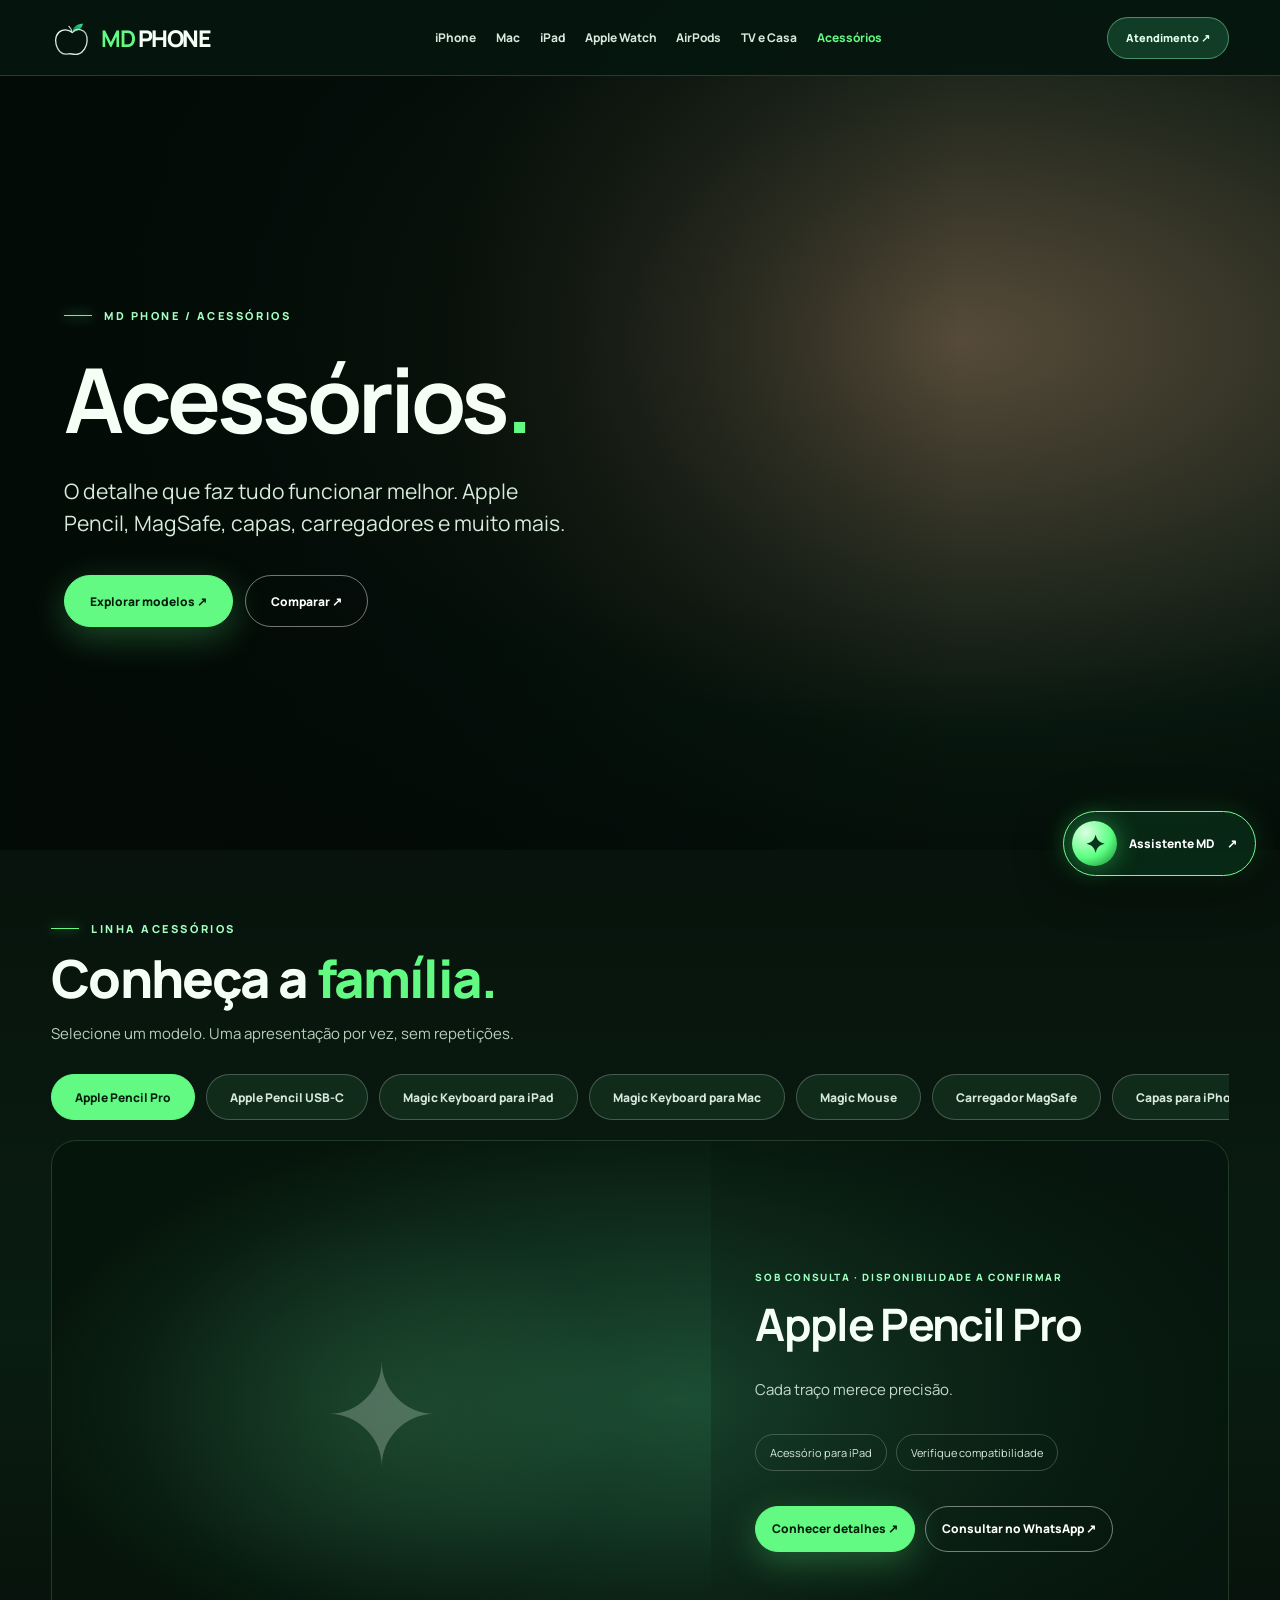
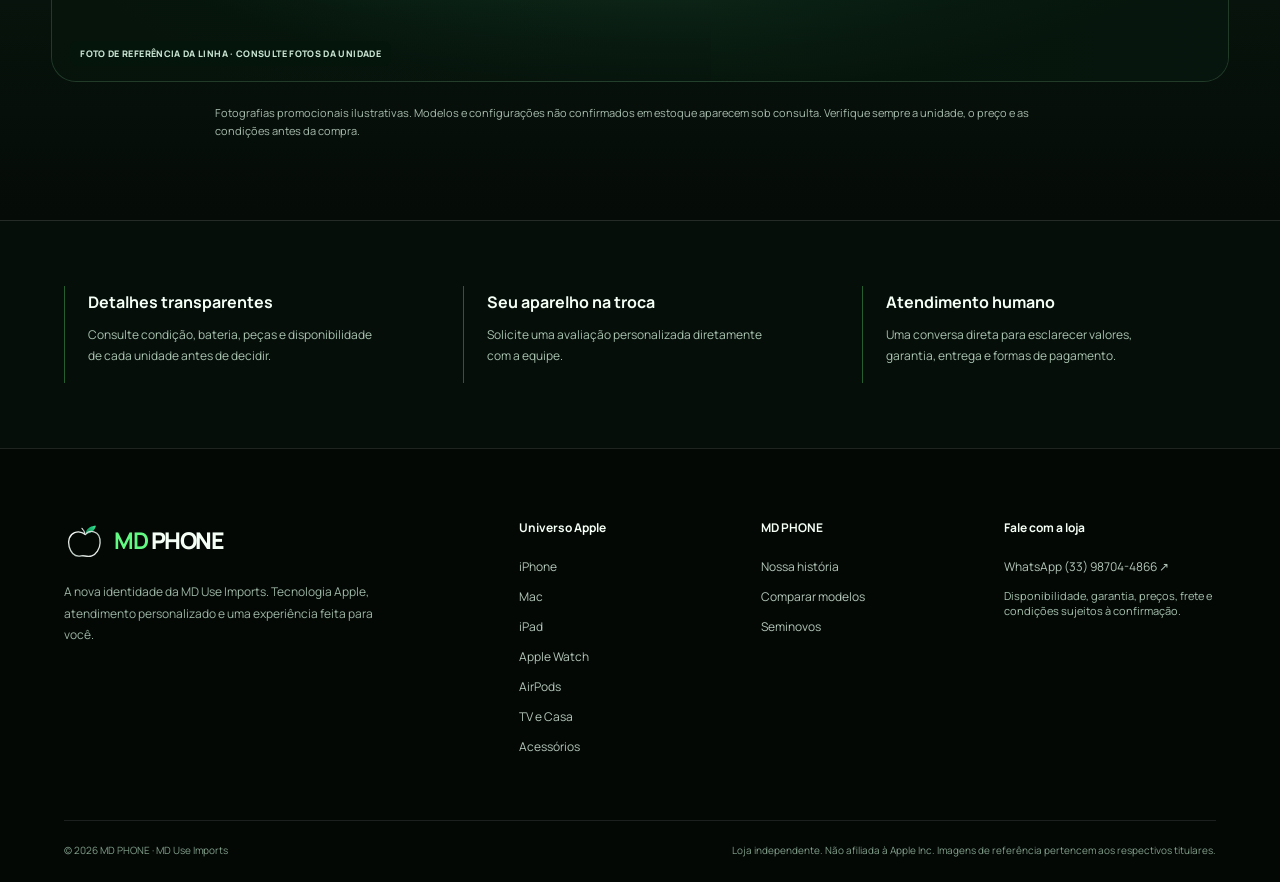
==== commit c316ec9c: "Fotos de iPhones recortadas e sem fundo branco em todas as paginas" ====
--- a/acessorios.html
+++ b/acessorios.html
@@ -18,6 +18,7 @@
 <link href="https://fonts.googleapis.com/css2?family=Manrope:wght@400;500;600;700;800;900&display=swap" rel="stylesheet">
 <link rel="stylesheet" href="md-universe.css?v=20261119-1">
 <script defer src="md-universe-data.js?v=20261119-1"></script>
+<script defer src="md-transparent-photos.js?v=20261120-alpha-2"></script>
 <script defer src="md-universe-app.js?v=20261119-1"></script>
 <link rel="stylesheet" href="md-visual-system.css?v=20261119-unified-1">
 </head>
--- a/md-visual-system.css
+++ b/md-visual-system.css
@@ -142,3 +142,98 @@
  body:not([data-page]) .product-card img,body:not([data-page]) .spotlight img,
  body[data-page] .md-phone-catalog .md-tile-visual img{transition:none!important}
 }
+
+
+/* MD PHONE | Fotos recortadas, sem qualquer painel branco | 2026-11-20
+   A fotografia tem transparencia REAL; o fundo pertence somente ao site. */
+:root{--md-photo-glow:radial-gradient(ellipse at 50% 50%,rgba(65,133,84,.20) 0%,rgba(10,42,27,.08) 52%,transparent 78%)}
+body:not([data-page]) .hero-visual,
+body:not([data-page]) .spotlight-visual,
+body:not([data-page]) .product-card .product-visual,
+body:not([data-page]) .dialog-product-visual,
+body[data-page] .md-phone-catalog .md-tile-visual,
+body[data-page] .model-art,
+body[data-page] .product-photo{
+ background:var(--md-photo-glow)!important;
+ border:0!important;
+ border-radius:0!important;
+ box-shadow:none!important;
+}
+body:not([data-page]) .hero-visual:before{display:none!important;content:none!important}
+body:not([data-page]) .hero-visual img,
+body:not([data-page]) .spotlight-visual img,
+body:not([data-page]) .product-card .product-visual img,
+body:not([data-page]) .dialog-product-visual img,
+body[data-page] .md-phone-catalog .md-tile-visual img,
+body[data-page] .model-art img,
+body[data-page] .product-photo img{
+ mix-blend-mode:normal!important;
+ object-fit:contain!important;
+ object-position:center!important;
+ filter:drop-shadow(0 18px 25px rgba(0,0,0,.23))!important;
+}
+/* Os recortes ja incluem preenchimento no canvas: nao ampliar alem da borda do card. */
+body:not([data-page]) .product-card .product-visual img,
+body:not([data-page]) .spotlight-visual img,
+body[data-page] .md-phone-catalog .md-tile-visual img{
+ max-width:100%!important;max-height:100%!important;
+ transform:scale(1.03)!important;
+ transition:transform .32s ease!important;
+}
+body:not([data-page]) .product-card:hover .product-visual img,
+body:not([data-page]) .spotlight:hover .spotlight-visual img,
+body[data-page] .md-phone-catalog .md-phone-tile:hover .md-tile-visual img{
+ transform:scale(1.055)!important;
+}
+body:not([data-page]) .hero-visual img{transform:scale(1.04)!important}
+body:not([data-page]) .hero-flag{
+ background:#0c2c1fee!important;
+ border:1px solid rgba(159,226,178,.27)!important;
+ box-shadow:0 16px 38px #0003!important;
+}
+body:not([data-page]) .hero-flag strong{color:#f2fff5!important}
+body:not([data-page]) .hero-flag small{color:#b6d4bf!important}
+body:not([data-page]) .hero-flag b{color:#7df2a5!important}
+body:not([data-page]) .spotlight,
+body:not([data-page]) .product-card{
+ background:#11291c!important;
+ border-color:#ffffff1f!important;
+}
+body:not([data-page]) .spotlight .spotlight-visual,
+body:not([data-page]) .product-card .product-visual{
+ padding:4px!important;
+ margin-top:12px;
+}
+body:not([data-page]) .product-card .product-visual{height:470px!important;min-height:470px!important}
+body:not([data-page]) .spotlight-visual{height:460px!important;min-height:460px!important}
+body:not([data-page]) .dialog-product-visual{background:radial-gradient(ellipse at 50% 40%,#244b32 0%,#0f2c1e 73%)!important}
+body[data-page] .md-phone-catalog .md-tile-visual{height:420px!important;min-height:420px!important}
+body[data-page] .md-phone-catalog .md-tile-symbol{display:none!important}
+body[data-page] .md-phone-catalog .md-tile-visual img{transform:scale(1.03)!important}
+body[data-page] .md-phone-catalog .md-phone-tile:hover .md-tile-visual img{transform:scale(1.055)!important}
+body[data-page] .model-art img,
+body[data-page] .product-photo img{
+ transform:none!important;
+ animation:none!important;
+}
+@media(max-width:950px){
+ body:not([data-page]) .product-card .product-visual{height:400px!important;min-height:400px!important}
+ body:not([data-page]) .spotlight-visual{height:420px!important;min-height:420px!important}
+ body[data-page] .md-phone-catalog .md-tile-visual{height:400px!important;min-height:400px!important}
+}
+@media(max-width:700px){
+ body:not([data-page]) .hero-visual{border:0!important}
+ body:not([data-page]) .product-card .product-visual{
+  height:clamp(325px,96vw,425px)!important;min-height:0!important;
+  margin:10px 8px 0!important;
+ }
+ body:not([data-page]) .spotlight-visual{height:clamp(335px,88vw,420px)!important;min-height:0!important}
+ body[data-page] .md-phone-catalog .md-tile-visual{
+  height:clamp(330px,93vw,420px)!important;min-height:0!important;
+ }
+}
+@media(prefers-reduced-motion:reduce){
+ body:not([data-page]) .product-card .product-visual img,
+ body:not([data-page]) .spotlight-visual img,
+ body[data-page] .md-phone-catalog .md-tile-visual img{transition:none!important}
+}
